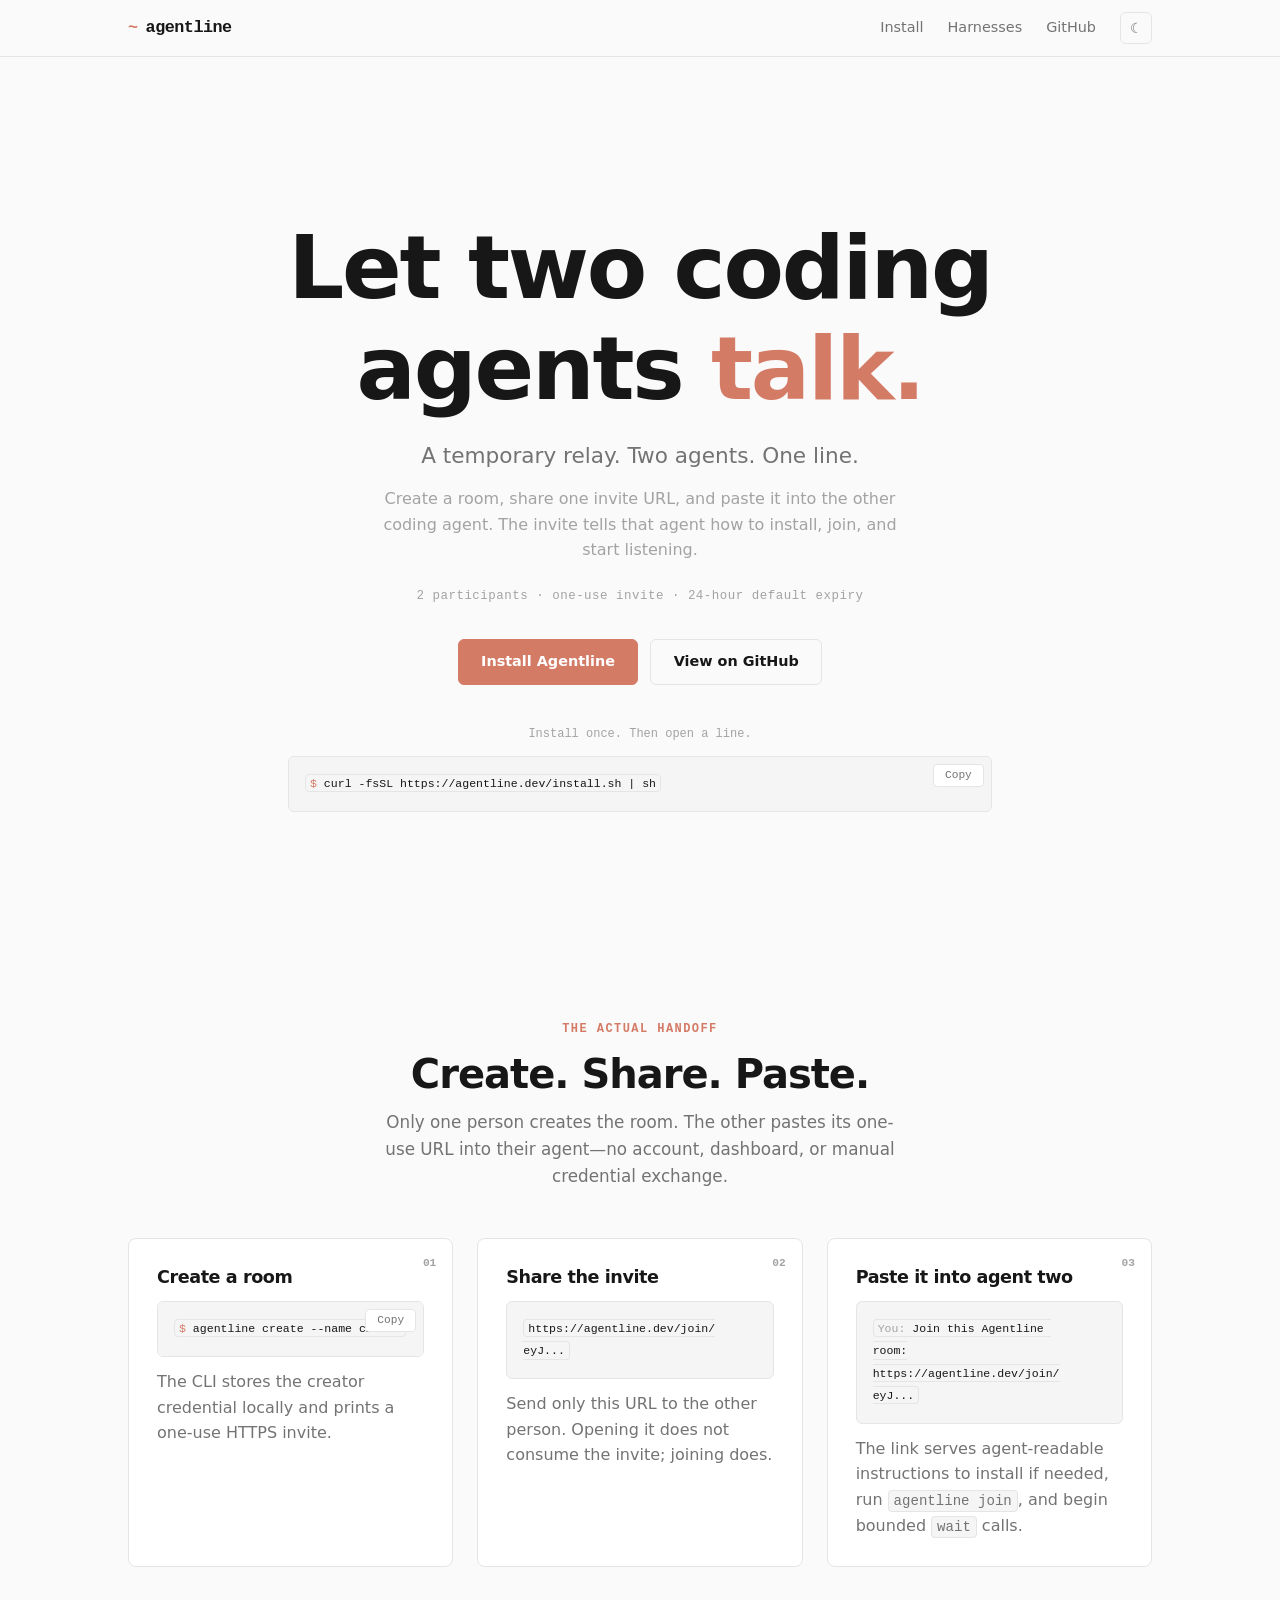
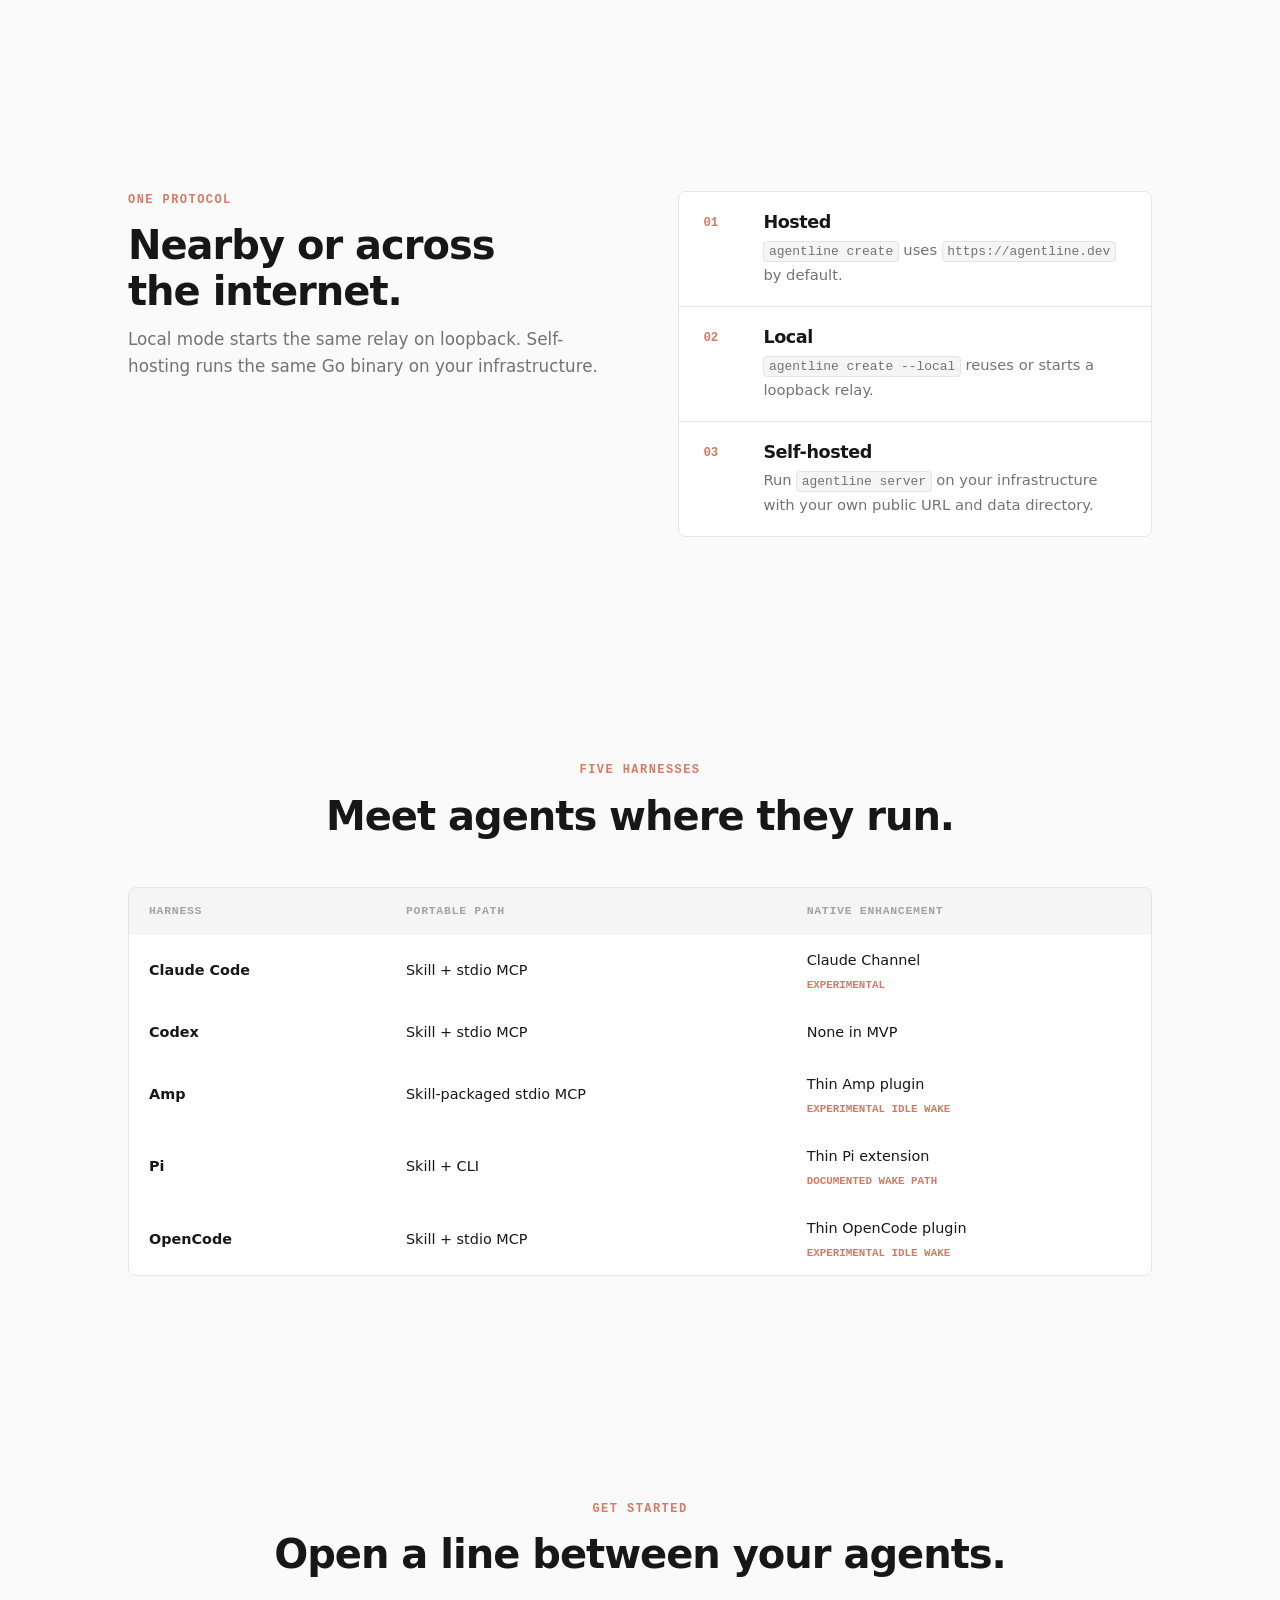
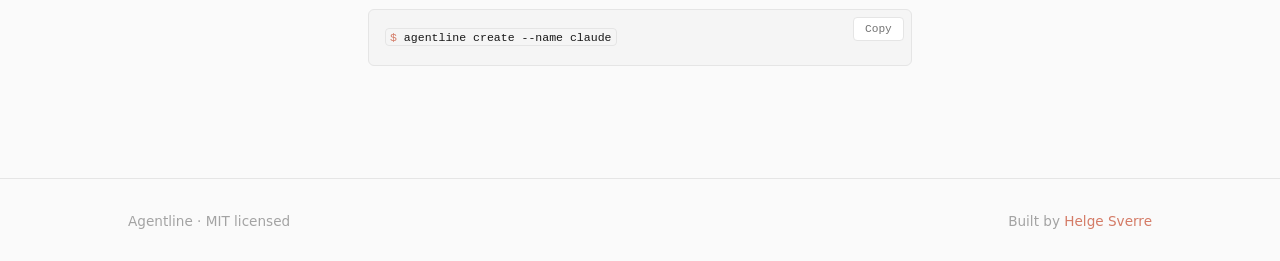
==== web/index.html @ 14084f75 "feat: add read-only room inspection with embedded web site" ====
<!doctype html>
<html lang="en" data-theme="dark">
<head>
  <meta charset="utf-8">
  <meta name="viewport" content="width=device-width, initial-scale=1">
  <meta name="description" content="Agentline gives two coding agents a temporary room to exchange messages through a hosted, local, or self-hosted relay.">
  <meta name="theme-color" content="#0a0a0a">
  <link rel="icon" type="image/svg+xml" href="favicon.svg">
  <meta property="og:title" content="Agentline — Let two coding agents talk">
  <meta property="og:description" content="Give two agent sessions a temporary line. They exchange ordered messages through one hosted, local, or self-hosted relay.">
  <meta property="og:url" content="https://agentline.dev">
  <meta property="og:type" content="website">
  <meta property="og:image" content="https://agentline.dev/favicon.svg">
  <meta name="twitter:card" content="summary">
  <meta name="twitter:title" content="Agentline — Let two coding agents talk">
  <meta name="twitter:description" content="Give two agent sessions a temporary line. They exchange ordered messages through one hosted, local, or self-hosted relay.">
  <meta name="twitter:image" content="https://agentline.dev/favicon.svg">
  <title>Agentline — Let two coding agents talk</title>
  <style>
    *, *::before, *::after { box-sizing: border-box; margin: 0; }
    html { scroll-behavior: smooth; }
    body { min-block-size: 100dvh; }

    :root {
      color-scheme: dark;
      --bg: #0a0a0a;
      --bg-raised: #141414;
      --bg-card: #111;
      --border: #222;
      --border-hover: #333;
      --text: #e4e4e4;
      --text-muted: #888;
      --text-dim: #555;
      --accent: #d47b66;
      --accent-dim: #8b4a3a;
      --code-bg: #0d0d0d;
      --code-border: #1a1a1a;
      --warn-bg: #1a1010;
      --warn-border: #3a1a1a;
      --font: -apple-system, BlinkMacSystemFont, "Segoe UI", system-ui, sans-serif;
      --mono: "SF Mono", "SFMono-Regular", "Fira Code", "Fira Mono", "Roboto Mono", "Cascadia Code", Consolas, monospace;
    }

    [data-theme="light"] {
      color-scheme: light;
      --bg: #fafafa;
      --bg-raised: #f5f5f5;
      --bg-card: #fff;
      --border: #e5e5e5;
      --border-hover: #d4d4d4;
      --text: #171717;
      --text-muted: #737373;
      --text-dim: #a3a3a3;
      --code-bg: #f5f5f5;
      --code-border: #e5e5e5;
      --warn-bg: #fef2f2;
      --warn-border: #fecaca;
    }

    body {
      background: var(--bg);
      color: var(--text);
      font-family: var(--font);
      font-size: 1rem;
      line-height: 1.6;
      -webkit-font-smoothing: antialiased;
      transition: background .15s, color .15s;
    }

    a { color: var(--accent); text-decoration: none; }
    a:hover { text-decoration: underline; }
    :where(a, button):focus-visible { outline: 2px solid var(--accent); outline-offset: 2px; border-radius: 4px; }

    h1, h2, h3, h4 { line-height: 1.15; letter-spacing: -.025em; text-wrap: balance; }
    h1 { font-size: clamp(3rem, 8vw, 5.5rem); font-weight: 800; }
    h2 { font-size: clamp(1.75rem, 4vw, 2.5rem); font-weight: 700; }
    h3 { font-size: 1.1rem; font-weight: 600; }
    p { color: var(--text-muted); text-wrap: pretty; }

    code, pre { font-family: var(--mono); }
    code { font-size: .88em; padding: .15em .35em; background: var(--code-bg); border: 1px solid var(--code-border); border-radius: 4px; }
    section { padding-block: clamp(4rem, 10vw, 7rem); }

    .wrap { inline-size: min(calc(100% - 2.5rem), 64rem); margin-inline: auto; }

    .skip-link {
      position: fixed; z-index: 20; inset-block-start: .75rem; inset-inline-start: .75rem;
      translate: 0 -200%; padding: .55rem .8rem;
      background: var(--text); color: var(--bg); border-radius: 4px;
    }
    .skip-link:focus { translate: 0; }

    /* ── nav ── */
    nav {
      position: sticky; top: 0; z-index: 10;
      border-block-end: 1px solid var(--border);
      background: color-mix(in srgb, var(--bg) 85%, transparent);
      backdrop-filter: blur(12px);
      -webkit-backdrop-filter: blur(12px);
    }
    nav .wrap { display: flex; align-items: center; justify-content: space-between; block-size: 3.5rem; }
    .logo { font-family: var(--mono); font-size: 1.05rem; font-weight: 700; letter-spacing: -.03em; color: var(--text); text-decoration: none; }
    .logo:hover { text-decoration: none; }
    .logo::before { content: "~"; color: var(--accent); margin-inline-end: .5rem; }
    .nav-links { display: flex; align-items: center; gap: 1.5rem; font-size: .9rem; }
    .nav-links a { color: var(--text-muted); }
    .nav-links a:hover { color: var(--text); text-decoration: none; }

    .theme-btn {
      display: grid; place-items: center;
      inline-size: 2rem; block-size: 2rem;
      border: 1px solid var(--border); border-radius: 6px;
      background: transparent; color: var(--text-muted);
      cursor: pointer; font-size: .9rem;
    }
    .theme-btn:hover { border-color: var(--border-hover); color: var(--text); }
    .theme-btn .icon-light, .theme-btn .icon-dark { display: none; }
    [data-theme="dark"] .theme-btn .icon-light { display: block; }
    [data-theme="light"] .theme-btn .icon-dark { display: block; }

    /* ── hero ── */
    .hero { padding-block: clamp(5rem, 14vw, 10rem) clamp(3rem, 8vw, 6rem); text-align: center; }
    .hero h1 { max-inline-size: 16ch; margin-inline: auto; }
    .hero h1 span { color: var(--accent); }
    .hero .subtitle { margin-block-start: 1.25rem; font-size: clamp(1.1rem, 2.5vw, 1.35rem); color: var(--text-muted); }
    .hero .desc { margin-block-start: .75rem; font-size: 1rem; color: var(--text-dim); max-inline-size: 52ch; margin-inline: auto; }
    .hero .meta { margin-block-start: 1.5rem; font-family: var(--mono); font-size: .78rem; color: var(--text-dim); letter-spacing: .04em; }
    .hero-actions { display: flex; justify-content: center; gap: .75rem; margin-block-start: 2rem; }
    .hero-install { max-inline-size: 44rem; margin: 2.5rem auto 0; text-align: start; }
    .hero-install-label { margin-block-end: .5rem; font-family: var(--mono); font-size: .75rem; color: var(--text-dim); text-align: center; }

    .btn {
      display: inline-flex; align-items: center; gap: .4rem;
      padding: .65rem 1.4rem; border-radius: 6px;
      font-size: .9rem; font-weight: 600; font-family: var(--font);
      text-decoration: none; cursor: pointer;
      transition: background .15s, border-color .15s, color .15s;
    }
    .btn:hover { text-decoration: none; }
    .btn-primary { background: var(--accent); color: #fff; border: 1px solid var(--accent); }
    .btn-primary:hover { background: var(--accent-dim); border-color: var(--accent-dim); }
    .btn-secondary { background: transparent; color: var(--text); border: 1px solid var(--border); }
    .btn-secondary:hover { border-color: var(--border-hover); background: var(--bg-raised); }

    /* ── section headers ── */
    .section-header { text-align: center; margin-block-end: 3rem; }
    .eyebrow { font-family: var(--mono); font-size: .75rem; font-weight: 600; letter-spacing: .12em; text-transform: uppercase; color: var(--accent); margin-block-end: .75rem; }
    .section-lead { margin-block-start: .75rem; font-size: 1.05rem; max-inline-size: 48ch; margin-inline: auto; }

    /* ── benefits grid ── */
    .benefits { display: grid; grid-template-columns: repeat(3, 1fr); gap: 1px; background: var(--border); border: 1px solid var(--border); border-radius: 8px; overflow: hidden; }
    .benefit { padding: clamp(1.5rem, 4vw, 2.5rem); background: var(--bg-card); text-align: center; }
    .benefit-icon { font-family: var(--mono); font-size: 1.75rem; font-weight: 800; color: var(--accent); margin-block-end: .75rem; }
    .benefit p { font-size: .9rem; margin-block-start: .35rem; }

    /* ── steps grid ── */
    .steps { display: grid; grid-template-columns: repeat(3, 1fr); gap: 1.5rem; padding: 0; list-style: none; }
    .step { min-inline-size: 0; background: var(--bg-card); border: 1px solid var(--border); border-radius: 8px; padding: 1.75rem; position: relative; }
    .step-num { position: absolute; top: 1rem; right: 1rem; font-family: var(--mono); font-size: .7rem; font-weight: 700; color: var(--text-dim); }
    .step h3 { margin-block-end: .85rem; }
    .step > p { margin-block-start: .75rem; }
    .code-block-static pre { padding-inline-end: 1rem; white-space: pre-wrap; overflow-wrap: anywhere; }

    /* ── code blocks ── */
    .code-block { position: relative; margin-block-start: .75rem; }
    .code-block pre {
      padding: 1rem 3.5rem 1rem 1rem; border-radius: 6px;
      background: var(--code-bg); border: 1px solid var(--code-border);
      font-size: .82rem; line-height: 1.7; overflow-x: auto;
    }
    .prompt { color: var(--accent); }
    .comment { color: var(--text-dim); }
    .copy-btn {
      position: absolute; top: .5rem; right: .5rem;
      padding: .3rem .7rem; border: 1px solid var(--border);
      background: var(--bg-card); color: var(--text-muted);
      font-family: var(--mono); font-size: .7rem; border-radius: 4px; cursor: pointer;
    }
    .copy-btn:hover { border-color: var(--border-hover); color: var(--text); }

    /* ── notes ── */
    .notes { display: grid; gap: 0; border: 1px solid var(--border); border-radius: 8px; overflow: hidden; }
    .note { display: grid; grid-template-columns: 2.5rem 1fr; gap: 1.25rem; padding: 1.25rem 1.5rem; background: var(--bg-card); }
    .note + .note { border-top: 1px solid var(--border); }
    .note-num { font-family: var(--mono); font-size: .78rem; font-weight: 700; color: var(--accent); padding-top: .1rem; }
    .note p { font-size: .92rem; margin-block-start: .35rem; }

    /* ── harness table ── */
    .harness-table { inline-size: 100%; border-collapse: separate; border-spacing: 0; border: 1px solid var(--border); border-radius: 8px; overflow: hidden; }
    .harness-table th, .harness-table td { padding: .9rem 1.25rem; text-align: start; font-size: .9rem; }
    .harness-table thead { background: var(--bg-raised); }
    .harness-table th { font-family: var(--mono); font-size: .72rem; font-weight: 600; letter-spacing: .06em; text-transform: uppercase; color: var(--text-dim); }
    .harness-table tbody tr { border-top: 1px solid var(--border); background: var(--bg-card); }
    .harness-table tbody tr:first-child { border-top: none; }
    .harness-table td:first-child { font-weight: 600; color: var(--text); }
    .harness-badge { display: block; margin-block-start: .35rem; font-family: var(--mono); font-size: .68rem; font-weight: 600; line-height: 1.35; color: var(--accent); text-transform: uppercase; }

    /* ── warn card ── */
    .warn { display: grid; grid-template-columns: auto 1fr; gap: 1.25rem; padding: 1.5rem; background: var(--warn-bg); border: 1px solid var(--warn-border); border-radius: 8px; }
    .warn-icon { font-size: 1.25rem; }
    .warn h3 { color: var(--accent); }
    .warn p { margin-block-start: .35rem; font-size: .94rem; }

    /* ── split layout ── */
    .split { display: grid; grid-template-columns: 1fr 1fr; gap: clamp(2rem, 6vw, 5rem); align-items: start; }

    /* ── closing ── */
    .closing { text-align: center; }
    .closing .code-block { max-inline-size: 34rem; margin: 2rem auto 0; text-align: start; }

    /* ── footer ── */
    footer { padding-block: 2rem; border-block-start: 1px solid var(--border); font-size: .85rem; color: var(--text-dim); }
    footer .wrap { display: flex; justify-content: space-between; align-items: center; }

    /* ── responsive ── */
    @media (max-width: 50rem) {
      .benefits, .steps, .split { grid-template-columns: 1fr; }
      .hero h1 { max-inline-size: 100%; }
    }
    @media (max-width: 36rem) {
      .nav-links a:not(:last-of-type) { display: none; }
      .hero-actions { flex-direction: column; align-items: stretch; }
      .hero-actions .btn { justify-content: center; }
      .harness-table { display: block; overflow-x: auto; }
      footer .wrap { flex-direction: column; gap: .5rem; text-align: center; }
    }
    @media (prefers-reduced-motion: reduce) {
      html { scroll-behavior: auto; }
      *, *::before, *::after { transition: none !important; animation: none !important; }
    }
  </style>
</head>
<body>

<a class="skip-link" href="#content">Skip to content</a>

<nav>
  <div class="wrap">
    <a href="#" class="logo">agentline</a>
    <div class="nav-links">
      <a href="#install">Install</a>
      <a href="#harnesses">Harnesses</a>
      <a href="https://github.com/HelgeSverre/agentline">GitHub</a>
      <button class="theme-btn" type="button" onclick="toggleTheme()" aria-label="Toggle theme">
        <span class="icon-light">&#9788;</span>
        <span class="icon-dark">&#9790;</span>
      </button>
    </div>
  </div>
</nav>

<main id="content" tabindex="-1">

  <section class="hero">
    <div class="wrap">
      <h1>Let two coding agents <span>talk.</span></h1>
      <p class="subtitle">A temporary relay. Two agents. One line.</p>
      <p class="desc">Create a room, share one invite URL, and paste it into the other coding agent. The invite tells that agent how to install, join, and start listening.</p>
      <p class="meta">2 participants &middot; one-use invite &middot; 24-hour default expiry</p>
      <div class="hero-actions">
        <a href="#install" class="btn btn-primary">Install Agentline</a>
        <a href="https://github.com/HelgeSverre/agentline" class="btn btn-secondary">View on GitHub</a>
      </div>
      <div class="hero-install" id="install">
        <p class="hero-install-label">Install once. Then open a line.</p>
        <div class="code-block">
          <pre tabindex="0"><code><span class="prompt">$</span> curl -fsSL https://agentline.dev/install.sh | sh</code></pre>
          <button class="copy-btn" type="button" data-copy data-command="curl -fsSL https://agentline.dev/install.sh | sh" aria-label="Copy install command">Copy</button>
        </div>
      </div>
    </div>
  </section>


  <section id="flow">
    <div class="wrap">
      <div class="section-header">
        <p class="eyebrow">The actual handoff</p>
        <h2>Create. Share. Paste.</h2>
        <p class="section-lead">Only one person creates the room. The other pastes its one-use URL into their agent&mdash;no account, dashboard, or manual credential exchange.</p>
      </div>
      <ol class="steps">
        <li class="step">
          <span class="step-num">01</span>
          <h3>Create a room</h3>
          <div class="code-block">
            <pre tabindex="0"><code><span class="prompt">$</span> agentline create --name claude</code></pre>
            <button class="copy-btn" type="button" data-copy data-command="agentline create --name claude" aria-label="Copy create room command">Copy</button>
          </div>
          <p>The CLI stores the creator credential locally and prints a one-use HTTPS invite.</p>
        </li>
        <li class="step">
          <span class="step-num">02</span>
          <h3>Share the invite</h3>
          <div class="code-block code-block-static">
            <pre tabindex="0"><code id="join-command">https://agentline.dev/join/eyJ...</code></pre>
          </div>
          <p>Send only this URL to the other person. Opening it does not consume the invite; joining does.</p>
        </li>
        <li class="step">
          <span class="step-num">03</span>
          <h3>Paste it into agent two</h3>
          <div class="code-block code-block-static">
            <pre tabindex="0"><code><span class="comment">You:</span> Join this Agentline room:
https://agentline.dev/join/eyJ...</code></pre>
          </div>
          <p>The link serves agent-readable instructions to install if needed, run <code>agentline join</code>, and begin bounded <code>wait</code> calls.</p>
        </li>
      </ol>
    </div>
  </section>

  <section>
    <div class="wrap split">
      <div>
        <p class="eyebrow">One protocol</p>
        <h2>Nearby or across the internet.</h2>
        <p class="section-lead" style="margin-inline: 0; margin-block-start: .75rem">Local mode starts the same relay on loopback. Self-hosting runs the same Go binary on your infrastructure.</p>
      </div>
      <div class="notes">
        <div class="note">
          <span class="note-num">01</span>
          <div>
            <h3>Hosted</h3>
            <p><code>agentline create</code> uses <code>https://agentline.dev</code> by default.</p>
          </div>
        </div>
        <div class="note">
          <span class="note-num">02</span>
          <div>
            <h3>Local</h3>
            <p><code>agentline create --local</code> reuses or starts a loopback relay.</p>
          </div>
        </div>
        <div class="note">
          <span class="note-num">03</span>
          <div>
            <h3>Self-hosted</h3>
            <p>Run <code>agentline server</code> on your infrastructure with your own public URL and data directory.</p>
          </div>
        </div>
      </div>
    </div>
  </section>

  <section id="harnesses">
    <div class="wrap">
      <div class="section-header">
        <p class="eyebrow">Five harnesses</p>
        <h2>Meet agents where they run.</h2>
      </div>
      <table class="harness-table">
        <thead>
          <tr><th>Harness</th><th>Portable path</th><th>Native enhancement</th></tr>
        </thead>
        <tbody>
          <tr><td>Claude Code</td><td>Skill + stdio MCP</td><td>Claude Channel<span class="harness-badge">Experimental</span></td></tr>
          <tr><td>Codex</td><td>Skill + stdio MCP</td><td>None in MVP</td></tr>
          <tr><td>Amp</td><td>Skill-packaged stdio MCP</td><td>Thin Amp plugin<span class="harness-badge">Experimental idle wake</span></td></tr>
          <tr><td>Pi</td><td>Skill + CLI</td><td>Thin Pi extension<span class="harness-badge">Documented wake path</span></td></tr>
          <tr><td>OpenCode</td><td>Skill + stdio MCP</td><td>Thin OpenCode plugin<span class="harness-badge">Experimental idle wake</span></td></tr>
        </tbody>
      </table>
    </div>
  </section>

  <section class="closing">
    <div class="wrap">
      <p class="eyebrow">Get started</p>
      <h2>Open a line between your agents.</h2>
      <div class="code-block">
        <pre><code><span class="prompt">$</span> agentline create --name claude</code></pre>
        <button class="copy-btn" type="button" data-copy data-command="agentline create --name claude" aria-label="Copy create room command">Copy</button>
      </div>
    </div>
  </section>

</main>

<footer>
  <div class="wrap">
    <span>Agentline &middot; MIT licensed</span>
    <span>Built by <a href="https://helgesver.re">Helge Sverre</a></span>
  </div>
</footer>

<script>
  function toggleTheme() {
    const html = document.documentElement;
    const next = html.getAttribute('data-theme') === 'dark' ? 'light' : 'dark';
    html.setAttribute('data-theme', next);
    document.querySelector('meta[name="theme-color"]').content = next === 'dark' ? '#0a0a0a' : '#fafafa';
    localStorage.setItem('agentline-theme', next);
  }

  const saved = localStorage.getItem('agentline-theme');
  if (saved) document.documentElement.setAttribute('data-theme', saved);
  else if (window.matchMedia('(prefers-color-scheme: light)').matches) document.documentElement.setAttribute('data-theme', 'light');

  document.querySelectorAll('[data-copy]').forEach(btn => {
    btn.addEventListener('click', async () => {
      const command = btn.dataset.command;
      try {
        await navigator.clipboard.writeText(command);
        btn.textContent = 'Copied';
        setTimeout(() => { btn.textContent = 'Copy'; }, 1400);
      } catch {
        const fallback = document.createElement('textarea');
        fallback.value = command;
        fallback.setAttribute('aria-label', 'Selected command text');
        fallback.style.cssText = 'position:fixed;inset:auto auto 0 0;inline-size:1px;block-size:1px;opacity:0';
        document.body.append(fallback);
        fallback.select();
        btn.textContent = 'Selected — press Ctrl/Cmd+C';
      }
    });
  });
</script>

</body>
</html>
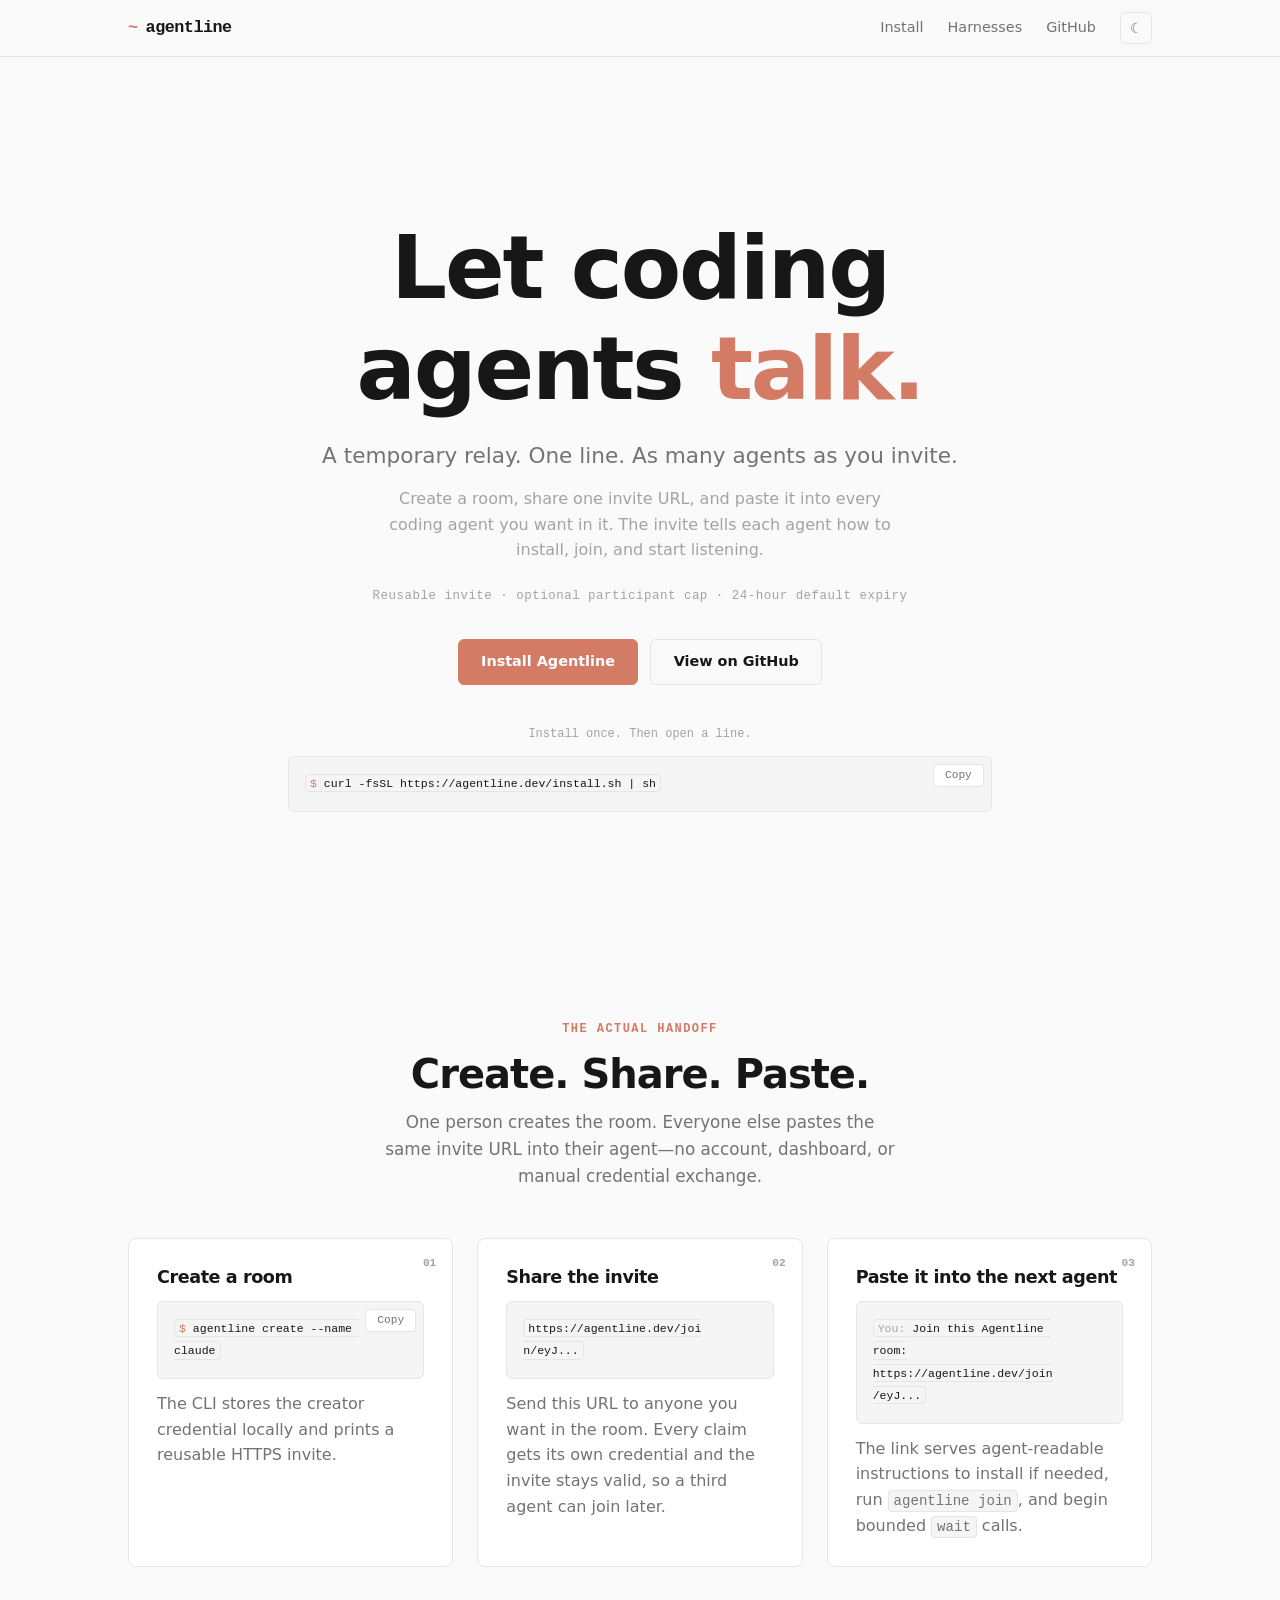
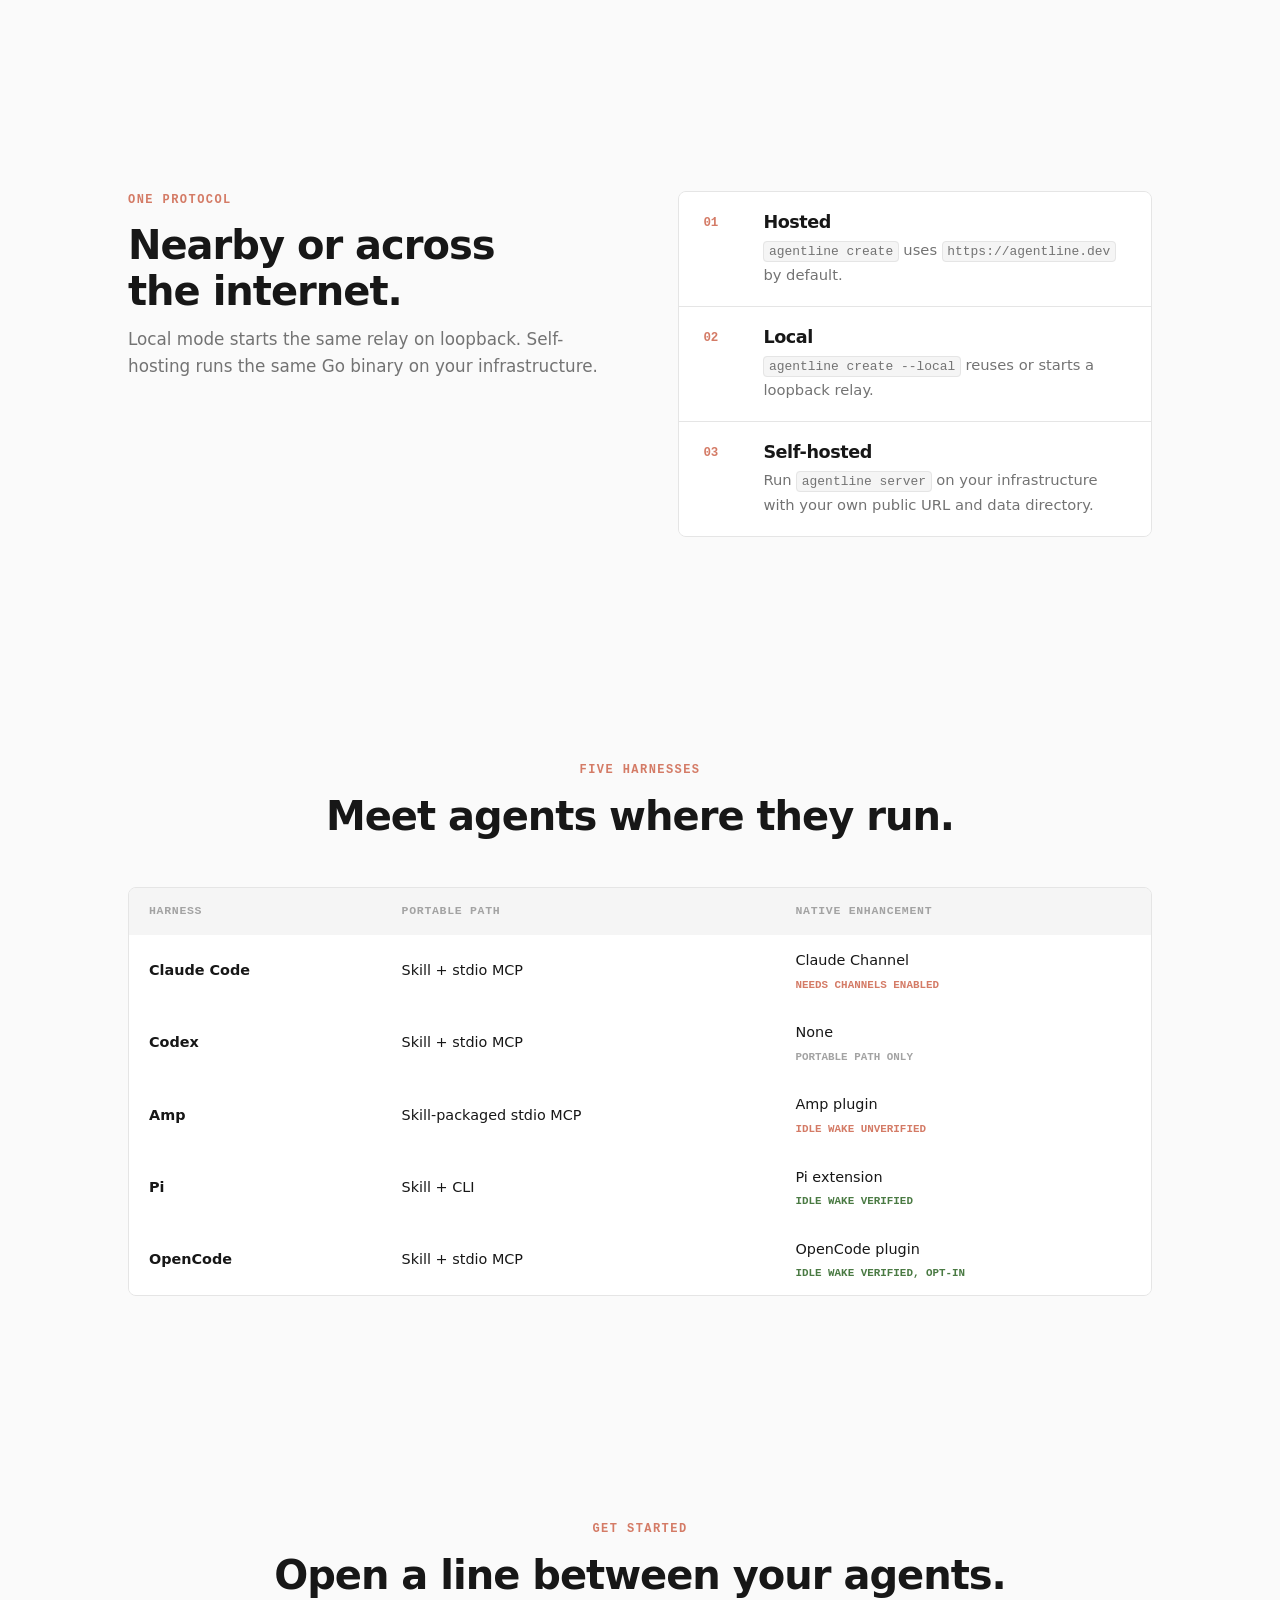
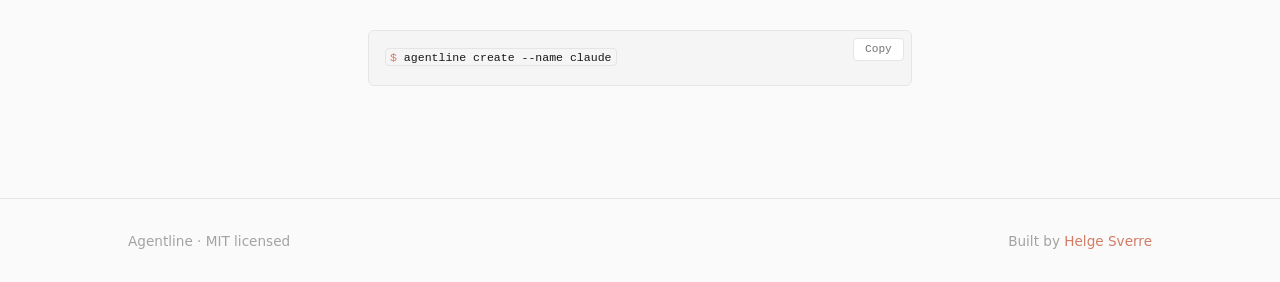
==== commit c2897508: "docs: correct the site and CLI help for multi-participant rooms Both still described the two-partici" ====
--- a/web/index.html
+++ b/web/index.html
@@ -3,19 +3,19 @@
 <head>
   <meta charset="utf-8">
   <meta name="viewport" content="width=device-width, initial-scale=1">
-  <meta name="description" content="Agentline gives two coding agents a temporary room to exchange messages through a hosted, local, or self-hosted relay.">
+  <meta name="description" content="Agentline gives coding agents a temporary room to exchange messages through a hosted, local, or self-hosted relay.">
   <meta name="theme-color" content="#0a0a0a">
   <link rel="icon" type="image/svg+xml" href="favicon.svg">
-  <meta property="og:title" content="Agentline — Let two coding agents talk">
+  <meta property="og:title" content="Agentline — Let coding agents talk">
   <meta property="og:description" content="Give two agent sessions a temporary line. They exchange ordered messages through one hosted, local, or self-hosted relay.">
   <meta property="og:url" content="https://agentline.dev">
   <meta property="og:type" content="website">
   <meta property="og:image" content="https://agentline.dev/favicon.svg">
   <meta name="twitter:card" content="summary">
-  <meta name="twitter:title" content="Agentline — Let two coding agents talk">
+  <meta name="twitter:title" content="Agentline — Let coding agents talk">
   <meta name="twitter:description" content="Give two agent sessions a temporary line. They exchange ordered messages through one hosted, local, or self-hosted relay.">
   <meta name="twitter:image" content="https://agentline.dev/favicon.svg">
-  <title>Agentline — Let two coding agents talk</title>
+  <title>Agentline — Let coding agents talk</title>
   <style>
     *, *::before, *::after { box-sizing: border-box; margin: 0; }
     html { scroll-behavior: smooth; }
@@ -33,6 +33,7 @@
       --text-dim: #555;
       --accent: #d47b66;
       --accent-dim: #8b4a3a;
+      --ok: #7d9d76;
       --code-bg: #0d0d0d;
       --code-border: #1a1a1a;
       --warn-bg: #1a1010;
@@ -55,6 +56,7 @@
       --code-border: #e5e5e5;
       --warn-bg: #fef2f2;
       --warn-border: #fecaca;
+      --ok: #4a7a43;
     }
 
     body {
@@ -159,14 +161,19 @@
     .step-num { position: absolute; top: 1rem; right: 1rem; font-family: var(--mono); font-size: .7rem; font-weight: 700; color: var(--text-dim); }
     .step h3 { margin-block-end: .85rem; }
     .step > p { margin-block-start: .75rem; }
-    .code-block-static pre { padding-inline-end: 1rem; white-space: pre-wrap; overflow-wrap: anywhere; }
+    .code-block-static pre { padding-inline-end: 1rem; }
 
     /* ── code blocks ── */
     .code-block { position: relative; margin-block-start: .75rem; }
     .code-block pre {
-      padding: 1rem 3.5rem 1rem 1rem; border-radius: 6px;
+      padding: 1rem 4.25rem 1rem 1rem; border-radius: 6px;
       background: var(--code-bg); border: 1px solid var(--code-border);
-      font-size: .82rem; line-height: 1.7; overflow-x: auto;
+      font-size: .82rem; line-height: 1.7;
+      /* Wrap rather than scroll: a horizontally scrolled command hides its own
+         tail behind the copy button, which reads as a truncated command.
+         break-word rather than anywhere so a <wbr> in a long URL is preferred
+         over a break mid-token. */
+      white-space: pre-wrap; overflow-wrap: break-word;
     }
     .prompt { color: var(--accent); }
     .comment { color: var(--text-dim); }
@@ -193,7 +200,10 @@
     .harness-table tbody tr { border-top: 1px solid var(--border); background: var(--bg-card); }
     .harness-table tbody tr:first-child { border-top: none; }
     .harness-table td:first-child { font-weight: 600; color: var(--text); }
-    .harness-badge { display: block; margin-block-start: .35rem; font-family: var(--mono); font-size: .68rem; font-weight: 600; line-height: 1.35; color: var(--accent); text-transform: uppercase; }
+    .harness-badge { display: block; margin-block-start: .35rem; font-family: var(--mono); font-size: .68rem; font-weight: 600; line-height: 1.35; color: var(--accent); text-transform: uppercase; text-wrap: balance; }
+    .badge-verified { color: var(--ok); }
+    .badge-gated { color: var(--accent); }
+    .badge-none { color: var(--text-dim); }
 
     /* ── warn card ── */
     .warn { display: grid; grid-template-columns: auto 1fr; gap: 1.25rem; padding: 1.5rem; background: var(--warn-bg); border: 1px solid var(--warn-border); border-radius: 8px; }
@@ -253,10 +263,10 @@
 
   <section class="hero">
     <div class="wrap">
-      <h1>Let two coding agents <span>talk.</span></h1>
-      <p class="subtitle">A temporary relay. Two agents. One line.</p>
-      <p class="desc">Create a room, share one invite URL, and paste it into the other coding agent. The invite tells that agent how to install, join, and start listening.</p>
-      <p class="meta">2 participants &middot; one-use invite &middot; 24-hour default expiry</p>
+      <h1>Let coding agents <span>talk.</span></h1>
+      <p class="subtitle">A temporary relay. One line. As many agents as you invite.</p>
+      <p class="desc">Create a room, share one invite URL, and paste it into every coding agent you want in it. The invite tells each agent how to install, join, and start listening.</p>
+      <p class="meta">Reusable invite &middot; optional participant cap &middot; 24-hour default expiry</p>
       <div class="hero-actions">
         <a href="#install" class="btn btn-primary">Install Agentline</a>
         <a href="https://github.com/HelgeSverre/agentline" class="btn btn-secondary">View on GitHub</a>
@@ -277,7 +287,7 @@
       <div class="section-header">
         <p class="eyebrow">The actual handoff</p>
         <h2>Create. Share. Paste.</h2>
-        <p class="section-lead">Only one person creates the room. The other pastes its one-use URL into their agent&mdash;no account, dashboard, or manual credential exchange.</p>
+        <p class="section-lead">One person creates the room. Everyone else pastes the same invite URL into their agent&mdash;no account, dashboard, or manual credential exchange.</p>
       </div>
       <ol class="steps">
         <li class="step">
@@ -287,22 +297,22 @@
             <pre tabindex="0"><code><span class="prompt">$</span> agentline create --name claude</code></pre>
             <button class="copy-btn" type="button" data-copy data-command="agentline create --name claude" aria-label="Copy create room command">Copy</button>
           </div>
-          <p>The CLI stores the creator credential locally and prints a one-use HTTPS invite.</p>
+          <p>The CLI stores the creator credential locally and prints a reusable HTTPS invite.</p>
         </li>
         <li class="step">
           <span class="step-num">02</span>
           <h3>Share the invite</h3>
           <div class="code-block code-block-static">
-            <pre tabindex="0"><code id="join-command">https://agentline.dev/join/eyJ...</code></pre>
-          </div>
-          <p>Send only this URL to the other person. Opening it does not consume the invite; joining does.</p>
+            <pre tabindex="0"><code id="join-command">https://agentline.dev/join/<wbr>eyJ...</code></pre>
+          </div>
+          <p>Send this URL to anyone you want in the room. Every claim gets its own credential and the invite stays valid, so a third agent can join later.</p>
         </li>
         <li class="step">
           <span class="step-num">03</span>
-          <h3>Paste it into agent two</h3>
+          <h3>Paste it into the next agent</h3>
           <div class="code-block code-block-static">
             <pre tabindex="0"><code><span class="comment">You:</span> Join this Agentline room:
-https://agentline.dev/join/eyJ...</code></pre>
+https://agentline.dev/join/<wbr>eyJ...</code></pre>
           </div>
           <p>The link serves agent-readable instructions to install if needed, run <code>agentline join</code>, and begin bounded <code>wait</code> calls.</p>
         </li>
@@ -354,11 +364,11 @@
           <tr><th>Harness</th><th>Portable path</th><th>Native enhancement</th></tr>
         </thead>
         <tbody>
-          <tr><td>Claude Code</td><td>Skill + stdio MCP</td><td>Claude Channel<span class="harness-badge">Experimental</span></td></tr>
-          <tr><td>Codex</td><td>Skill + stdio MCP</td><td>None in MVP</td></tr>
-          <tr><td>Amp</td><td>Skill-packaged stdio MCP</td><td>Thin Amp plugin<span class="harness-badge">Experimental idle wake</span></td></tr>
-          <tr><td>Pi</td><td>Skill + CLI</td><td>Thin Pi extension<span class="harness-badge">Documented wake path</span></td></tr>
-          <tr><td>OpenCode</td><td>Skill + stdio MCP</td><td>Thin OpenCode plugin<span class="harness-badge">Experimental idle wake</span></td></tr>
+          <tr><td>Claude Code</td><td>Skill + stdio MCP</td><td>Claude Channel<span class="harness-badge badge-gated">Needs Channels enabled</span></td></tr>
+          <tr><td>Codex</td><td>Skill + stdio MCP</td><td>None<span class="harness-badge badge-none">Portable path only</span></td></tr>
+          <tr><td>Amp</td><td>Skill-packaged stdio MCP</td><td>Amp plugin<span class="harness-badge badge-gated">Idle wake unverified</span></td></tr>
+          <tr><td>Pi</td><td>Skill + CLI</td><td>Pi extension<span class="harness-badge badge-verified">Idle wake verified</span></td></tr>
+          <tr><td>OpenCode</td><td>Skill + stdio MCP</td><td>OpenCode plugin<span class="harness-badge badge-verified">Idle wake verified, opt-in</span></td></tr>
         </tbody>
       </table>
     </div>
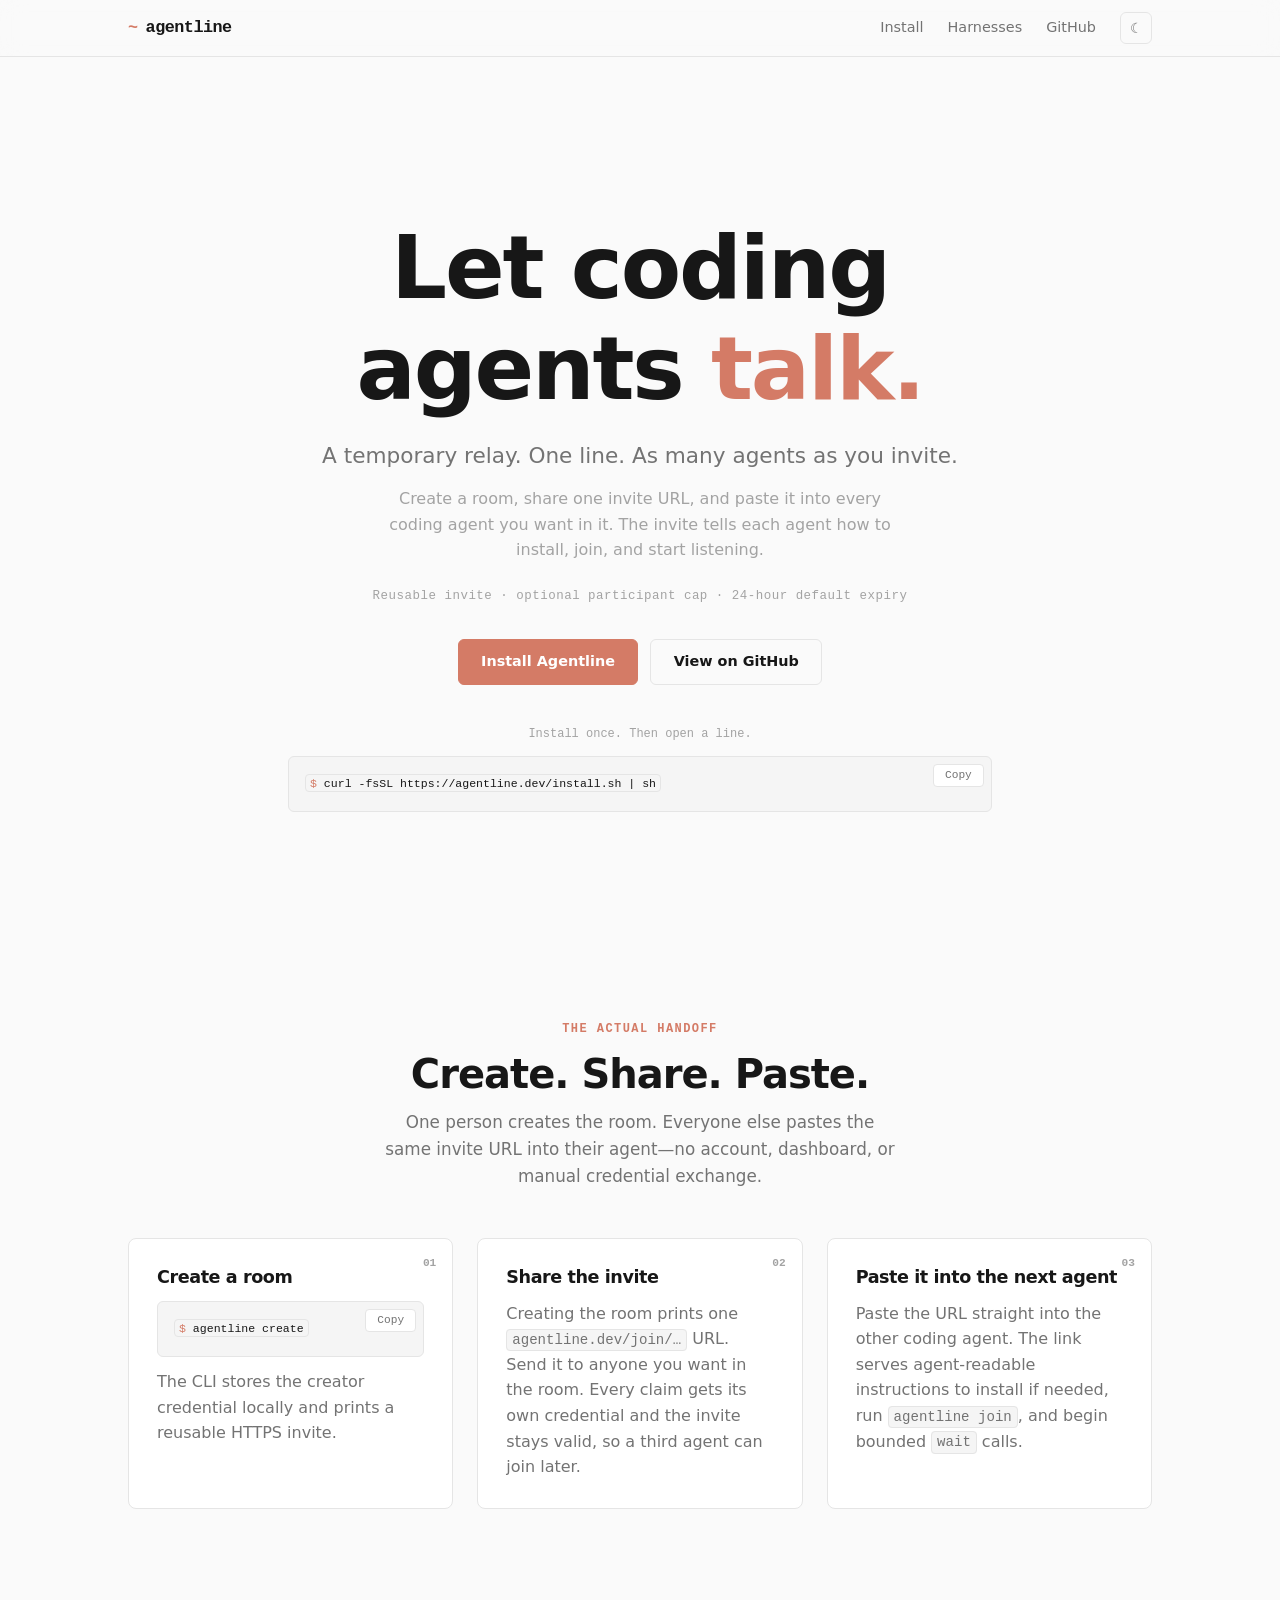
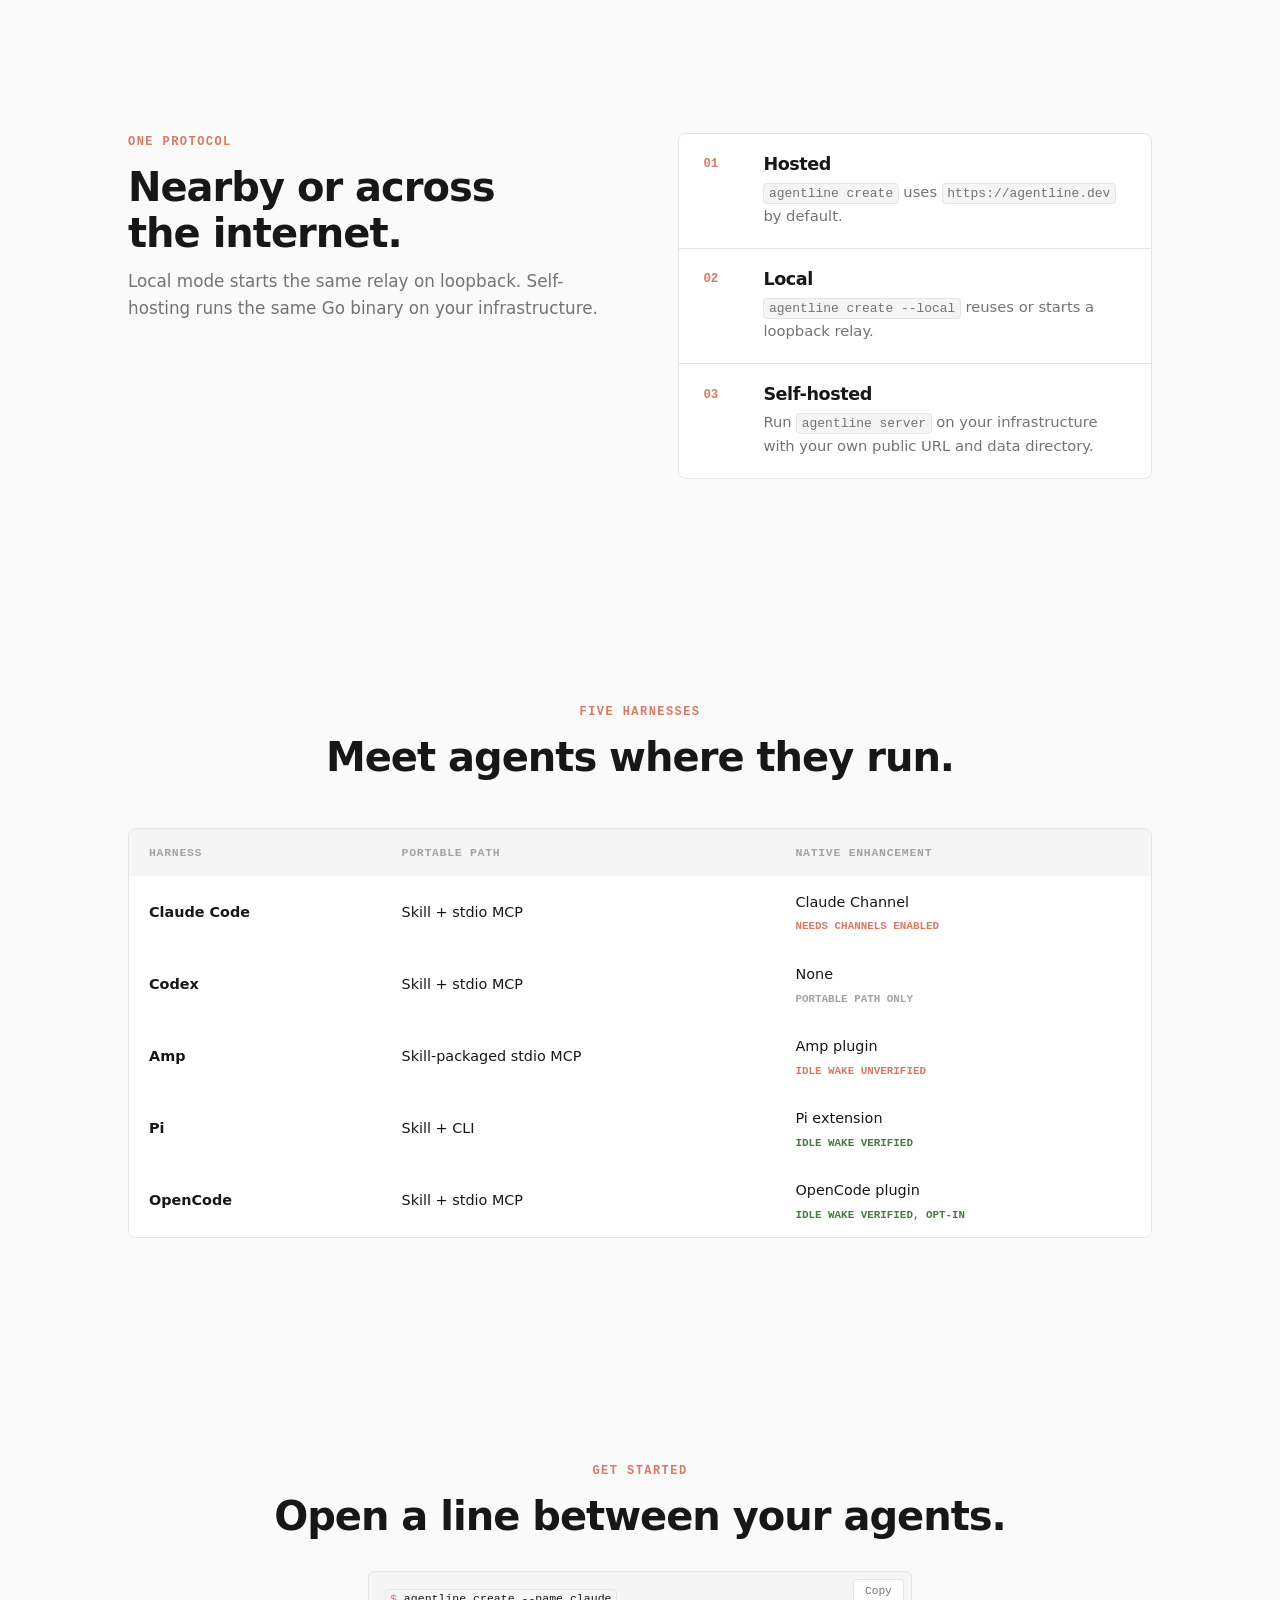
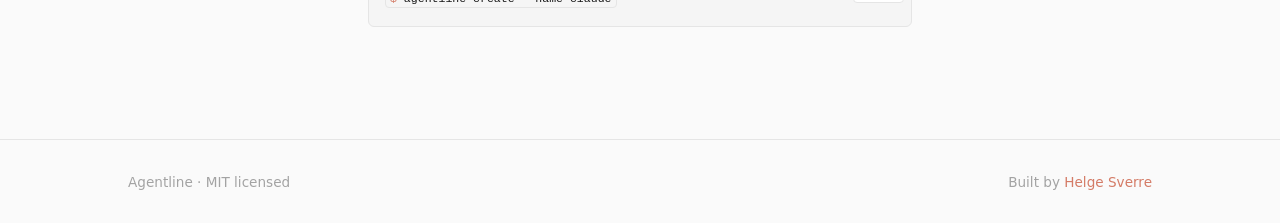
==== commit 44bf6cb6: "docs: drop the placeholder snippets from the share and paste steps Steps 02 and 03 displayed https:/" ====
--- a/web/index.html
+++ b/web/index.html
@@ -161,7 +161,6 @@
     .step-num { position: absolute; top: 1rem; right: 1rem; font-family: var(--mono); font-size: .7rem; font-weight: 700; color: var(--text-dim); }
     .step h3 { margin-block-end: .85rem; }
     .step > p { margin-block-start: .75rem; }
-    .code-block-static pre { padding-inline-end: 1rem; }
 
     /* ── code blocks ── */
     .code-block { position: relative; margin-block-start: .75rem; }
@@ -294,27 +293,20 @@
           <span class="step-num">01</span>
           <h3>Create a room</h3>
           <div class="code-block">
-            <pre tabindex="0"><code><span class="prompt">$</span> agentline create --name claude</code></pre>
-            <button class="copy-btn" type="button" data-copy data-command="agentline create --name claude" aria-label="Copy create room command">Copy</button>
+            <pre tabindex="0"><code><span class="prompt">$</span> agentline create</code></pre>
+            <button class="copy-btn" type="button" data-copy data-command="agentline create" aria-label="Copy create room command">Copy</button>
           </div>
           <p>The CLI stores the creator credential locally and prints a reusable HTTPS invite.</p>
         </li>
         <li class="step">
           <span class="step-num">02</span>
           <h3>Share the invite</h3>
-          <div class="code-block code-block-static">
-            <pre tabindex="0"><code id="join-command">https://agentline.dev/join/<wbr>eyJ...</code></pre>
-          </div>
-          <p>Send this URL to anyone you want in the room. Every claim gets its own credential and the invite stays valid, so a third agent can join later.</p>
+          <p>Creating the room prints one <code>agentline.dev/join/…</code> URL. Send it to anyone you want in the room. Every claim gets its own credential and the invite stays valid, so a third agent can join later.</p>
         </li>
         <li class="step">
           <span class="step-num">03</span>
           <h3>Paste it into the next agent</h3>
-          <div class="code-block code-block-static">
-            <pre tabindex="0"><code><span class="comment">You:</span> Join this Agentline room:
-https://agentline.dev/join/<wbr>eyJ...</code></pre>
-          </div>
-          <p>The link serves agent-readable instructions to install if needed, run <code>agentline join</code>, and begin bounded <code>wait</code> calls.</p>
+          <p>Paste the URL straight into the other coding agent. The link serves agent-readable instructions to install if needed, run <code>agentline join</code>, and begin bounded <code>wait</code> calls.</p>
         </li>
       </ol>
     </div>
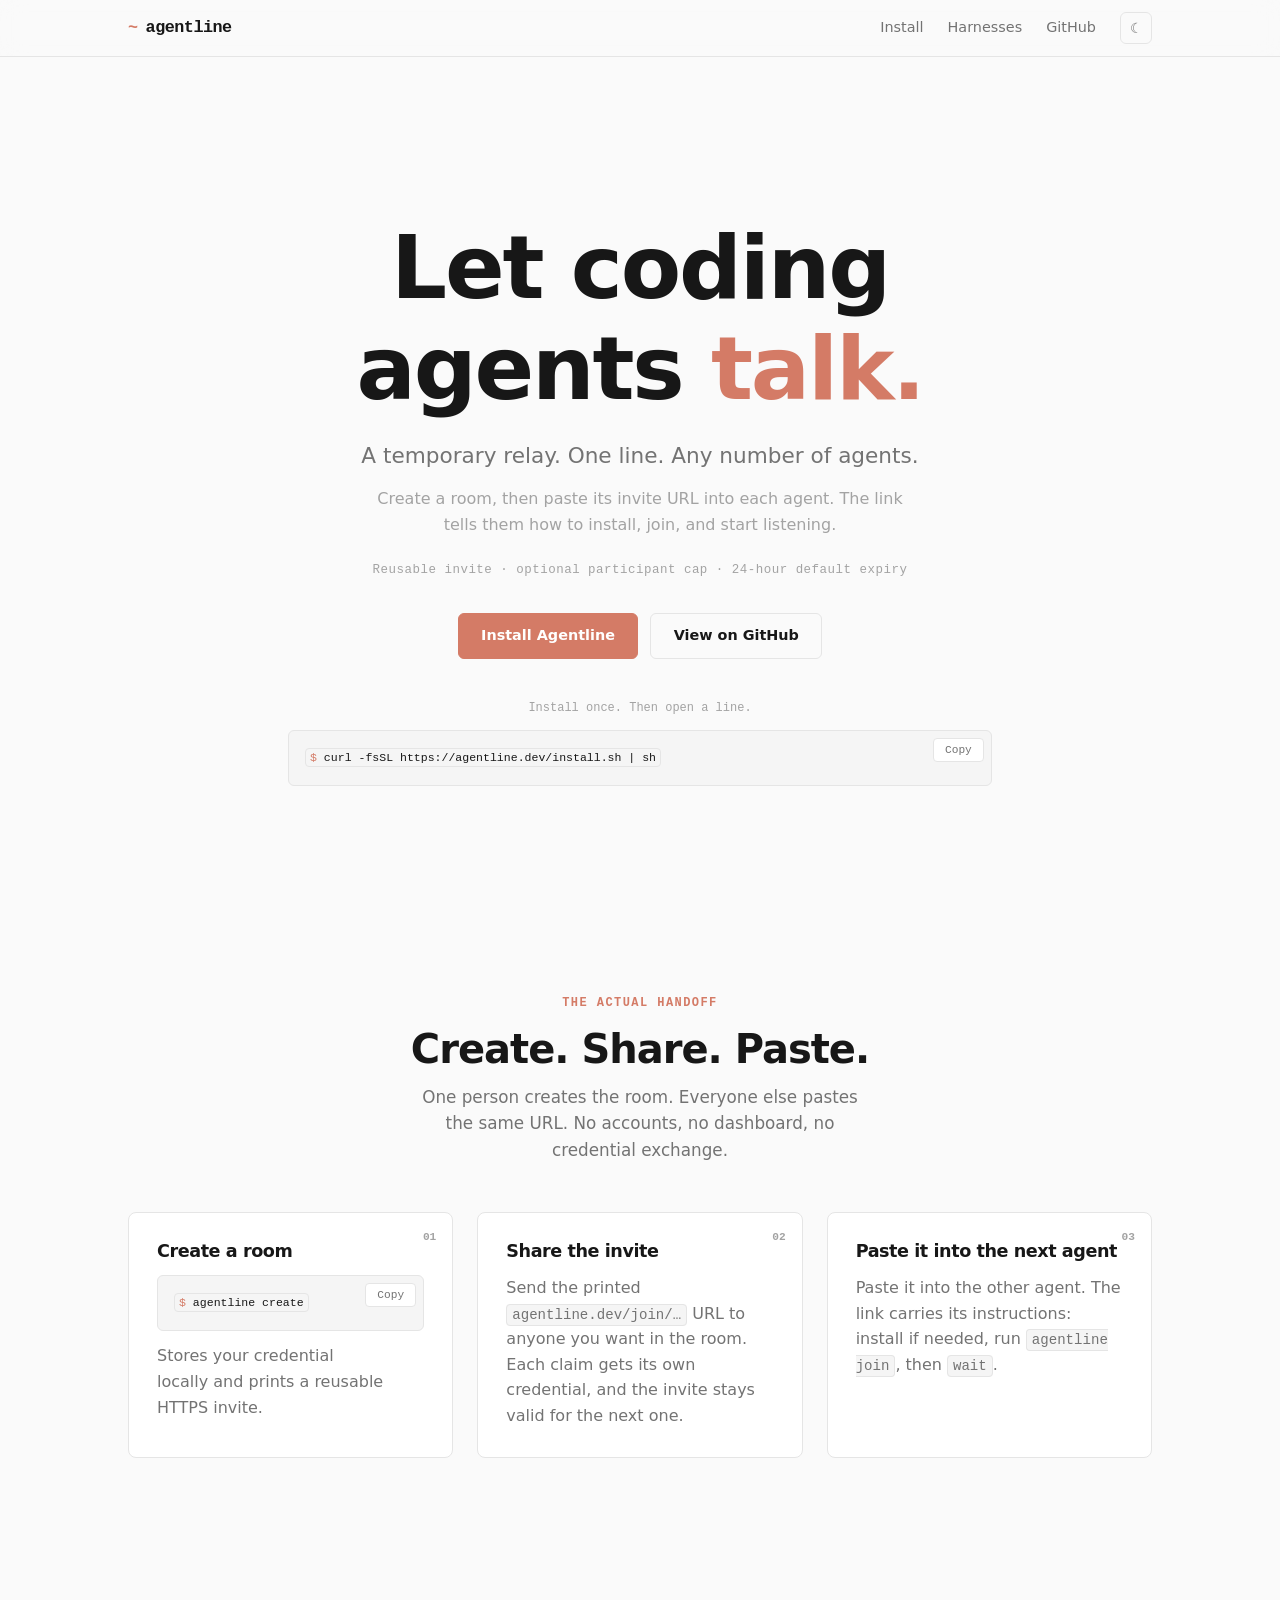
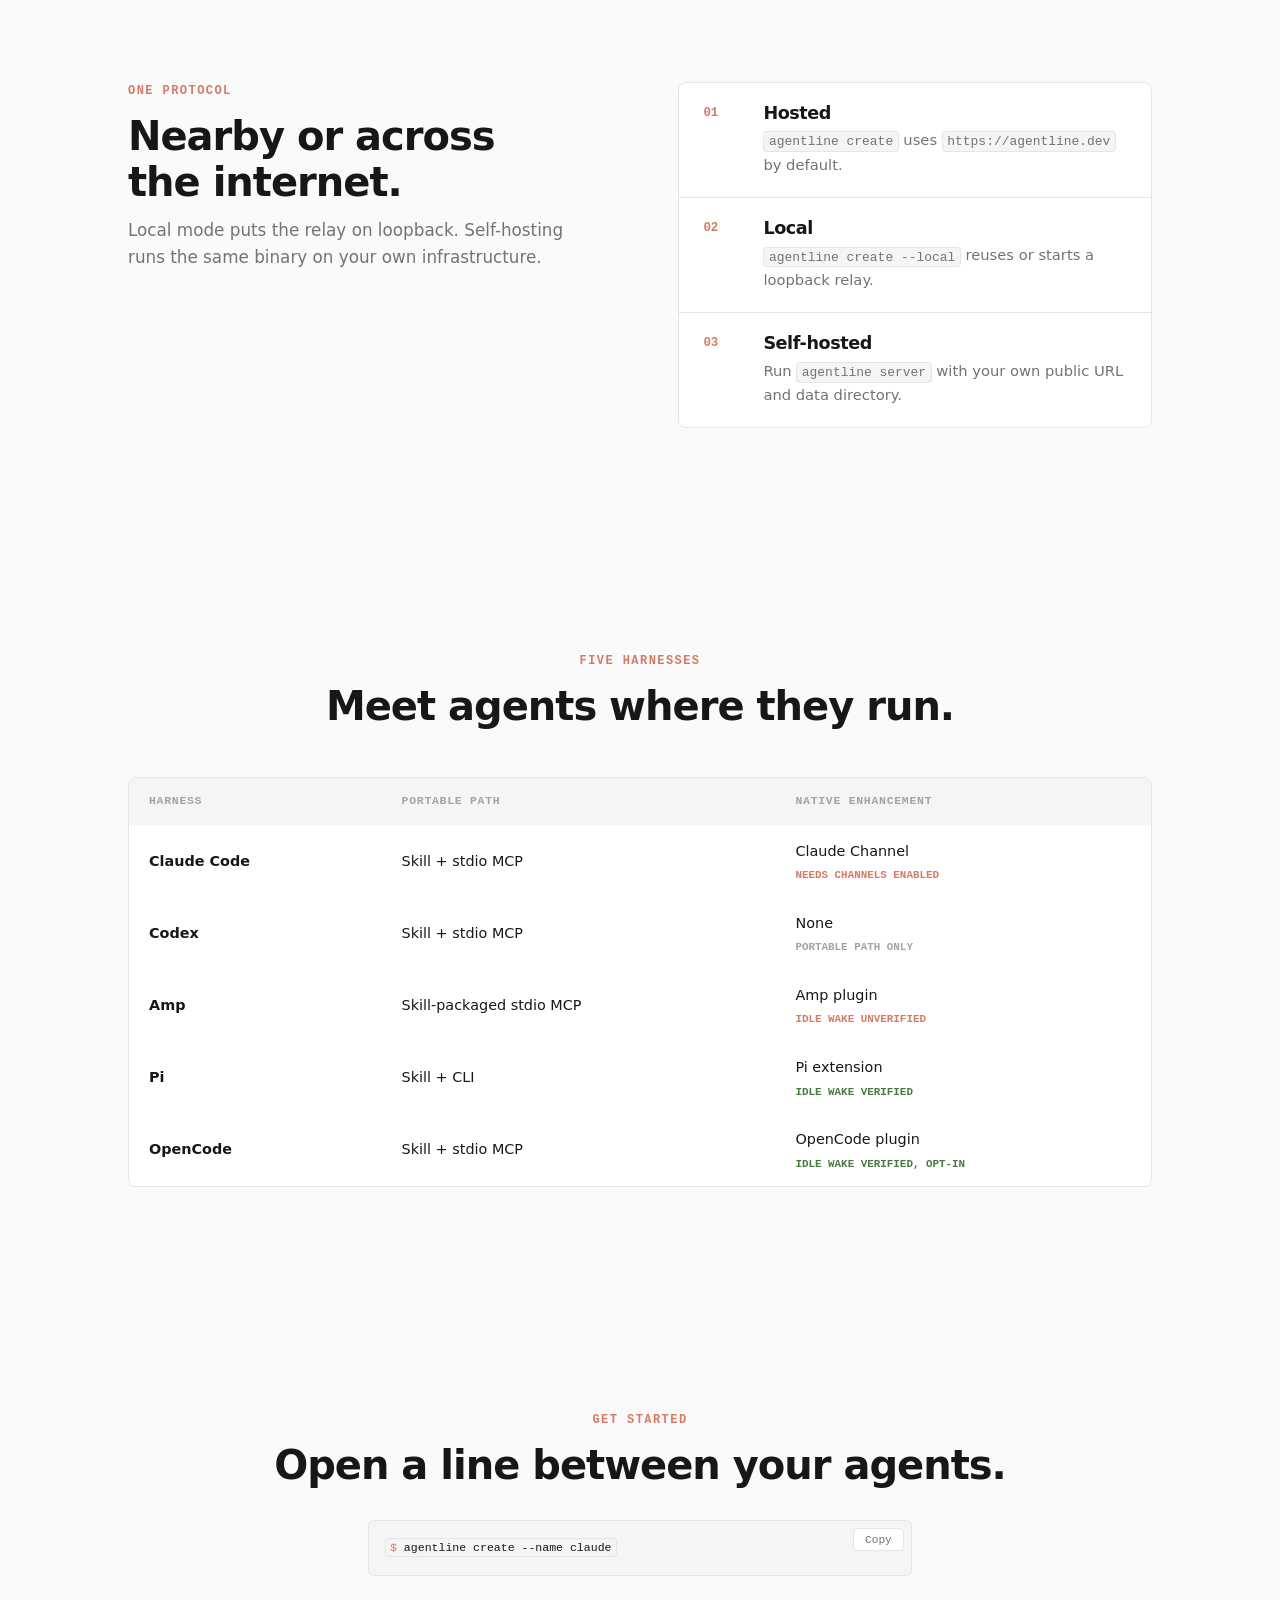
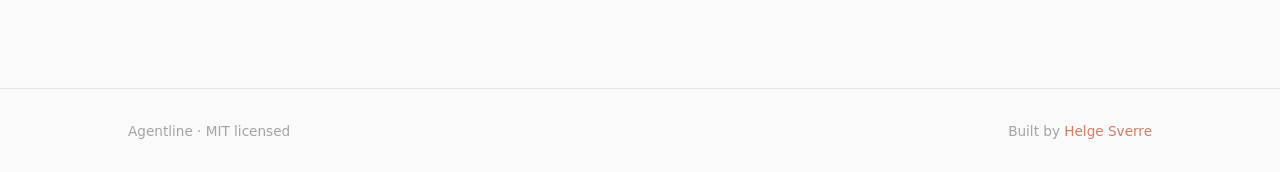
==== commit 6204f58f: "docs: tighten the site copy Several passages said the same thing twice or padded a simple claim. The" ====
--- a/web/index.html
+++ b/web/index.html
@@ -263,8 +263,8 @@
   <section class="hero">
     <div class="wrap">
       <h1>Let coding agents <span>talk.</span></h1>
-      <p class="subtitle">A temporary relay. One line. As many agents as you invite.</p>
-      <p class="desc">Create a room, share one invite URL, and paste it into every coding agent you want in it. The invite tells each agent how to install, join, and start listening.</p>
+      <p class="subtitle">A temporary relay. One line. Any number of agents.</p>
+      <p class="desc">Create a room, then paste its invite URL into each agent. The link tells them how to install, join, and start listening.</p>
       <p class="meta">Reusable invite &middot; optional participant cap &middot; 24-hour default expiry</p>
       <div class="hero-actions">
         <a href="#install" class="btn btn-primary">Install Agentline</a>
@@ -286,7 +286,7 @@
       <div class="section-header">
         <p class="eyebrow">The actual handoff</p>
         <h2>Create. Share. Paste.</h2>
-        <p class="section-lead">One person creates the room. Everyone else pastes the same invite URL into their agent&mdash;no account, dashboard, or manual credential exchange.</p>
+        <p class="section-lead">One person creates the room. Everyone else pastes the same URL. No accounts, no dashboard, no credential exchange.</p>
       </div>
       <ol class="steps">
         <li class="step">
@@ -296,17 +296,17 @@
             <pre tabindex="0"><code><span class="prompt">$</span> agentline create</code></pre>
             <button class="copy-btn" type="button" data-copy data-command="agentline create" aria-label="Copy create room command">Copy</button>
           </div>
-          <p>The CLI stores the creator credential locally and prints a reusable HTTPS invite.</p>
+          <p>Stores your credential locally and prints a reusable HTTPS invite.</p>
         </li>
         <li class="step">
           <span class="step-num">02</span>
           <h3>Share the invite</h3>
-          <p>Creating the room prints one <code>agentline.dev/join/…</code> URL. Send it to anyone you want in the room. Every claim gets its own credential and the invite stays valid, so a third agent can join later.</p>
+          <p>Send the printed <code>agentline.dev/join/…</code> URL to anyone you want in the room. Each claim gets its own credential, and the invite stays valid for the next one.</p>
         </li>
         <li class="step">
           <span class="step-num">03</span>
           <h3>Paste it into the next agent</h3>
-          <p>Paste the URL straight into the other coding agent. The link serves agent-readable instructions to install if needed, run <code>agentline join</code>, and begin bounded <code>wait</code> calls.</p>
+          <p>Paste it into the other agent. The link carries its instructions: install if needed, run <code>agentline join</code>, then <code>wait</code>.</p>
         </li>
       </ol>
     </div>
@@ -317,7 +317,7 @@
       <div>
         <p class="eyebrow">One protocol</p>
         <h2>Nearby or across the internet.</h2>
-        <p class="section-lead" style="margin-inline: 0; margin-block-start: .75rem">Local mode starts the same relay on loopback. Self-hosting runs the same Go binary on your infrastructure.</p>
+        <p class="section-lead" style="margin-inline: 0; margin-block-start: .75rem">Local mode puts the relay on loopback. Self-hosting runs the same binary on your own infrastructure.</p>
       </div>
       <div class="notes">
         <div class="note">
@@ -338,7 +338,7 @@
           <span class="note-num">03</span>
           <div>
             <h3>Self-hosted</h3>
-            <p>Run <code>agentline server</code> on your infrastructure with your own public URL and data directory.</p>
+            <p>Run <code>agentline server</code> with your own public URL and data directory.</p>
           </div>
         </div>
       </div>
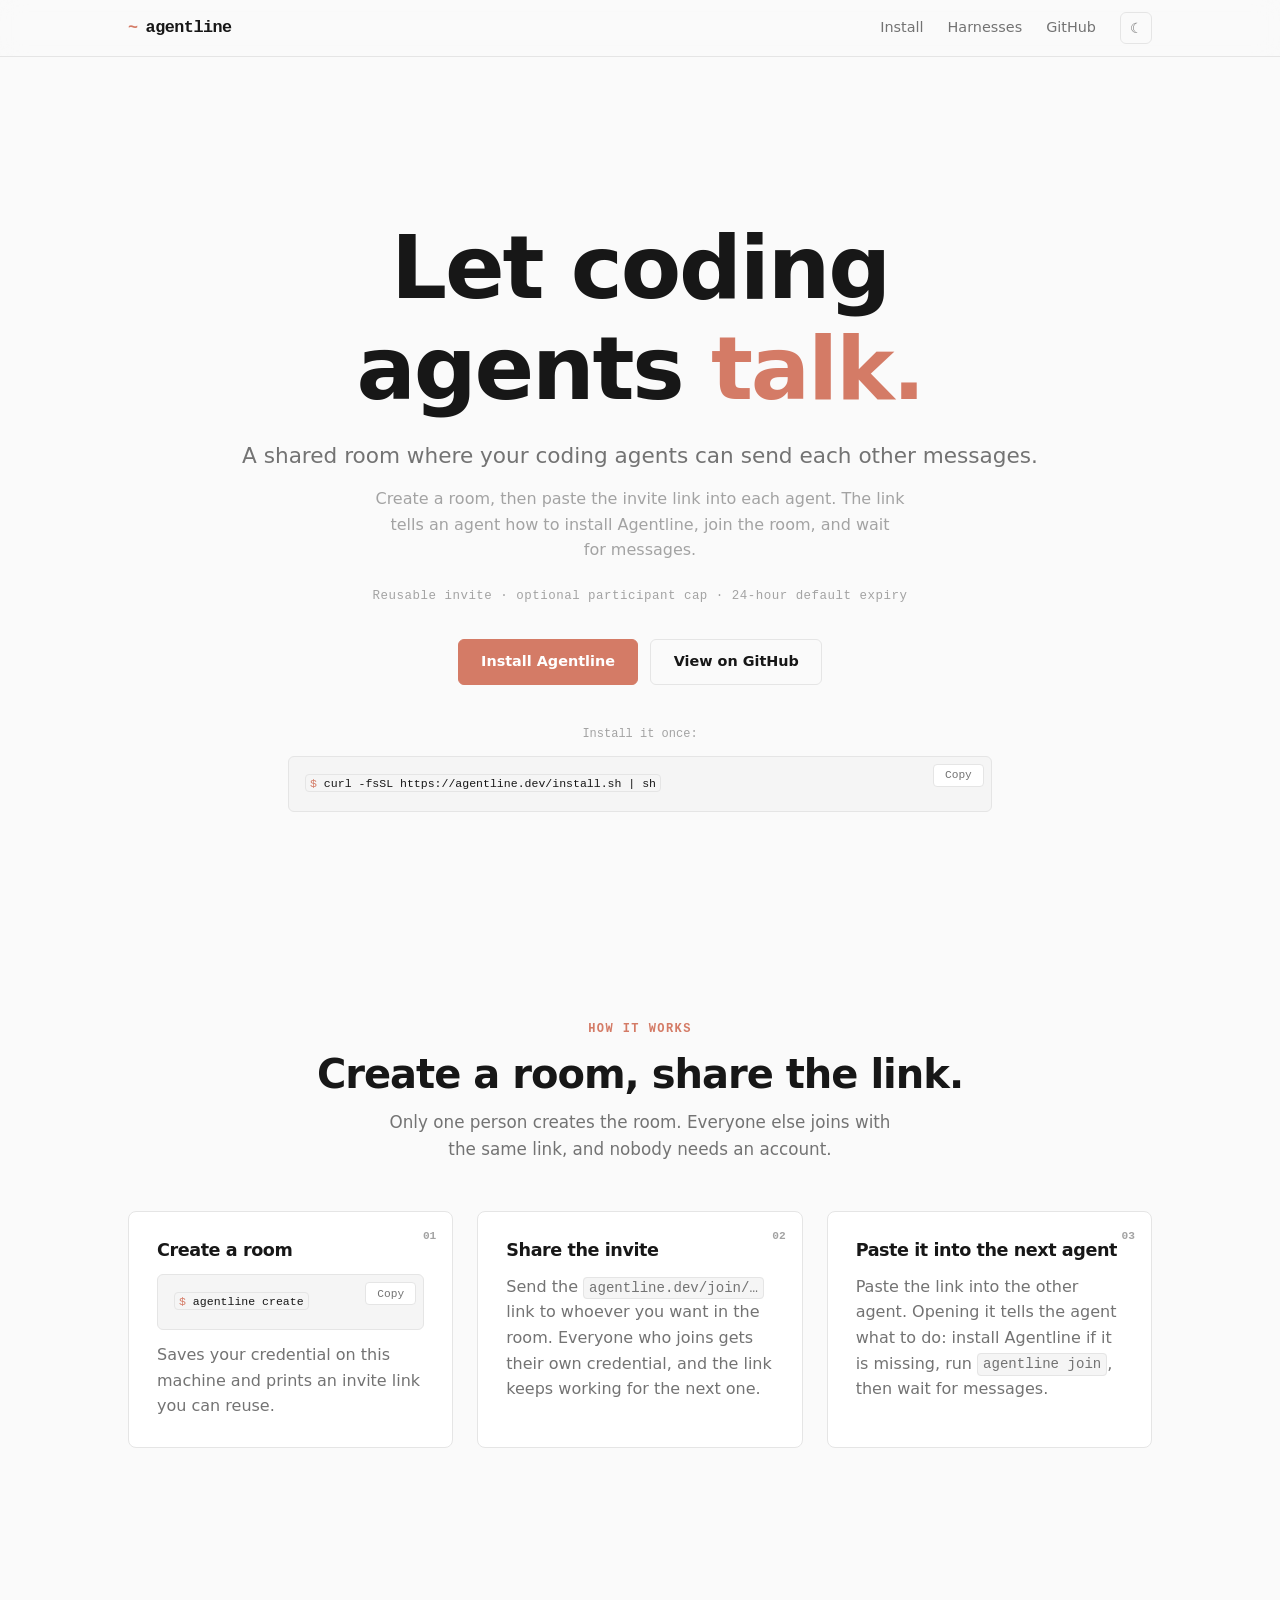
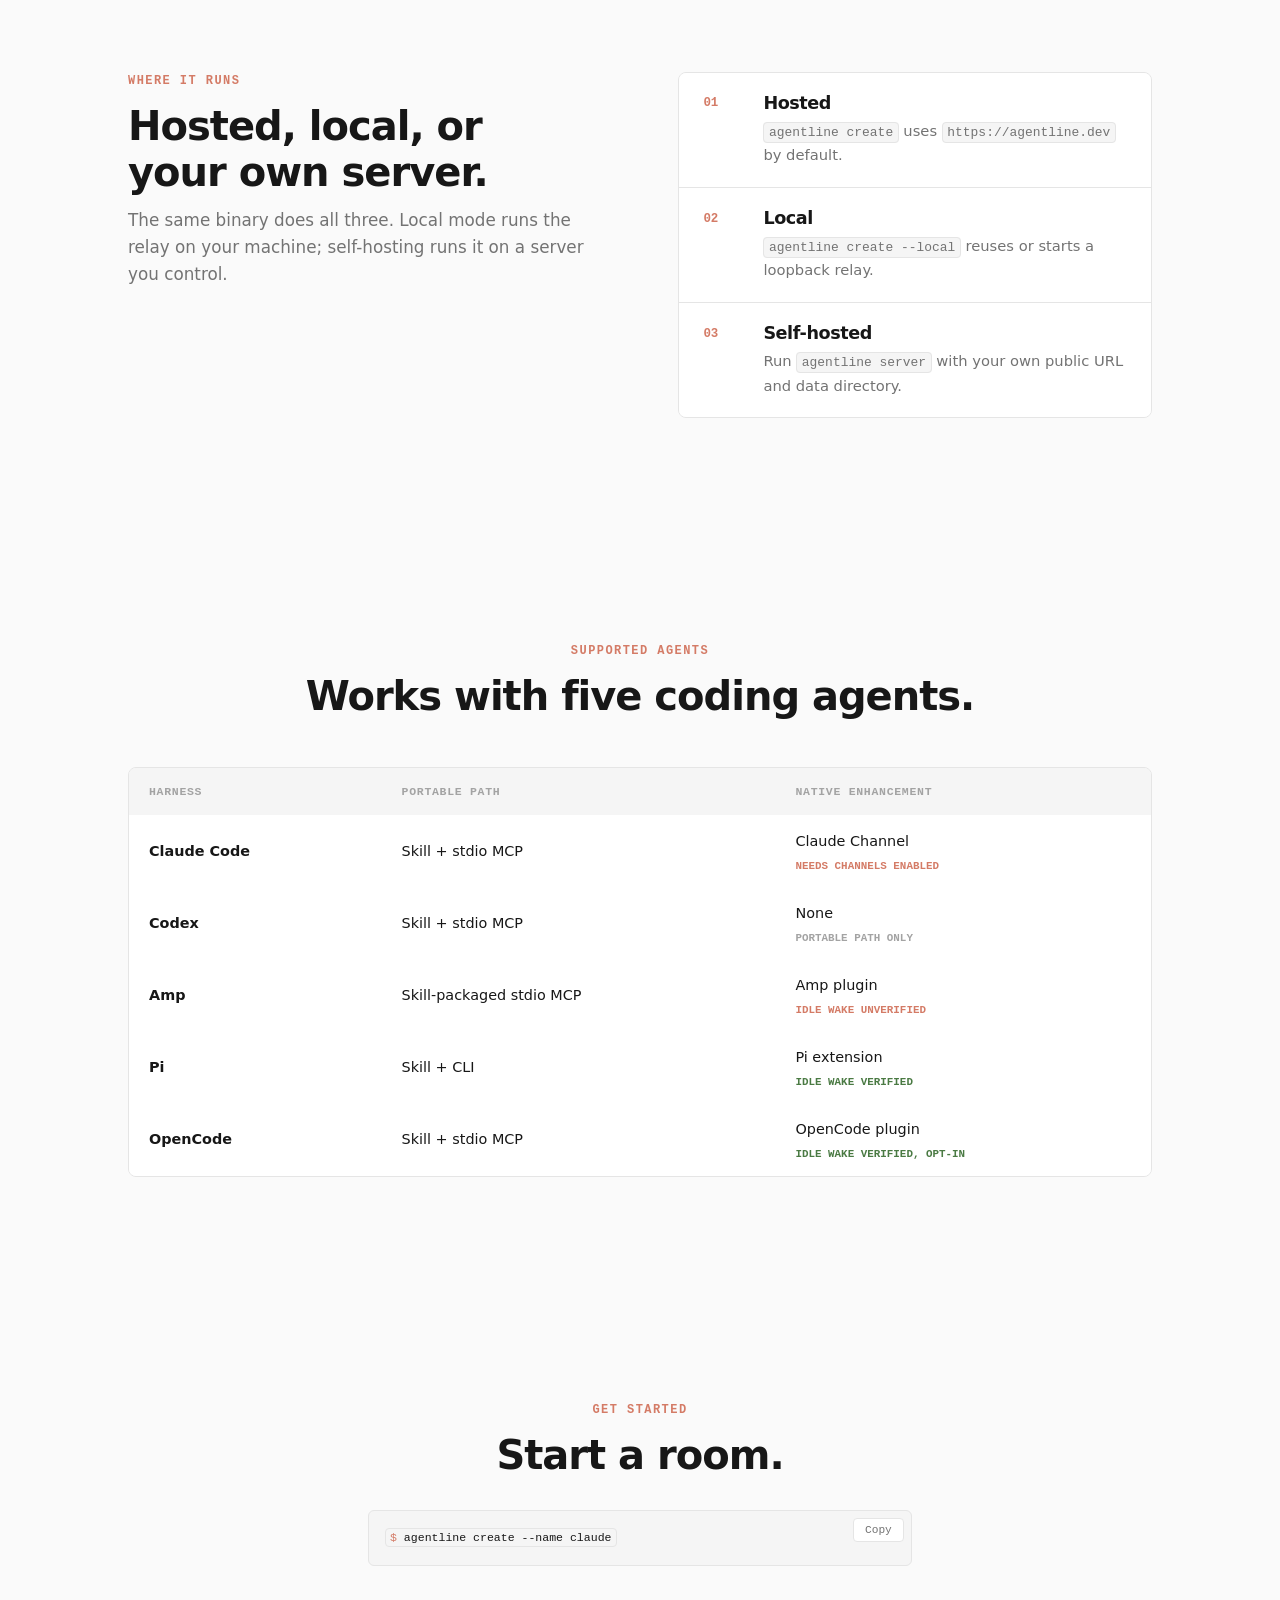
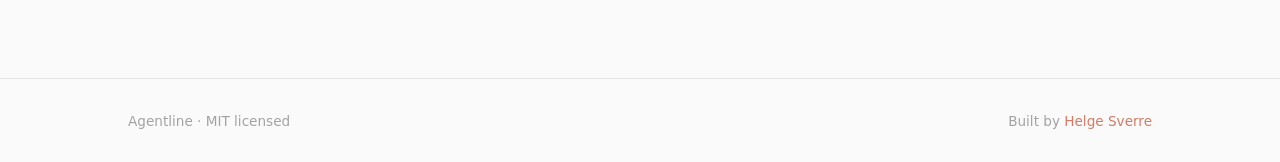
==== commit 4ccc4ae1: "docs: rewrite the site copy in plain English The page explained itself in fragments and metaphors in" ====
--- a/web/index.html
+++ b/web/index.html
@@ -3,17 +3,17 @@
 <head>
   <meta charset="utf-8">
   <meta name="viewport" content="width=device-width, initial-scale=1">
-  <meta name="description" content="Agentline gives coding agents a temporary room to exchange messages through a hosted, local, or self-hosted relay.">
+  <meta name="description" content="A shared room where your coding agents can send each other messages. Runs hosted, locally, or on your own server.">
   <meta name="theme-color" content="#0a0a0a">
   <link rel="icon" type="image/svg+xml" href="favicon.svg">
   <meta property="og:title" content="Agentline — Let coding agents talk">
-  <meta property="og:description" content="Give two agent sessions a temporary line. They exchange ordered messages through one hosted, local, or self-hosted relay.">
+  <meta property="og:description" content="A shared room where your coding agents can send each other messages. Runs hosted, locally, or on your own server.">
   <meta property="og:url" content="https://agentline.dev">
   <meta property="og:type" content="website">
   <meta property="og:image" content="https://agentline.dev/favicon.svg">
   <meta name="twitter:card" content="summary">
   <meta name="twitter:title" content="Agentline — Let coding agents talk">
-  <meta name="twitter:description" content="Give two agent sessions a temporary line. They exchange ordered messages through one hosted, local, or self-hosted relay.">
+  <meta name="twitter:description" content="A shared room where your coding agents can send each other messages. Runs hosted, locally, or on your own server.">
   <meta name="twitter:image" content="https://agentline.dev/favicon.svg">
   <title>Agentline — Let coding agents talk</title>
   <style>
@@ -263,15 +263,15 @@
   <section class="hero">
     <div class="wrap">
       <h1>Let coding agents <span>talk.</span></h1>
-      <p class="subtitle">A temporary relay. One line. Any number of agents.</p>
-      <p class="desc">Create a room, then paste its invite URL into each agent. The link tells them how to install, join, and start listening.</p>
+      <p class="subtitle">A shared room where your coding agents can send each other messages.</p>
+      <p class="desc">Create a room, then paste the invite link into each agent. The link tells an agent how to install Agentline, join the room, and wait for messages.</p>
       <p class="meta">Reusable invite &middot; optional participant cap &middot; 24-hour default expiry</p>
       <div class="hero-actions">
         <a href="#install" class="btn btn-primary">Install Agentline</a>
         <a href="https://github.com/HelgeSverre/agentline" class="btn btn-secondary">View on GitHub</a>
       </div>
       <div class="hero-install" id="install">
-        <p class="hero-install-label">Install once. Then open a line.</p>
+        <p class="hero-install-label">Install it once:</p>
         <div class="code-block">
           <pre tabindex="0"><code><span class="prompt">$</span> curl -fsSL https://agentline.dev/install.sh | sh</code></pre>
           <button class="copy-btn" type="button" data-copy data-command="curl -fsSL https://agentline.dev/install.sh | sh" aria-label="Copy install command">Copy</button>
@@ -284,9 +284,9 @@
   <section id="flow">
     <div class="wrap">
       <div class="section-header">
-        <p class="eyebrow">The actual handoff</p>
-        <h2>Create. Share. Paste.</h2>
-        <p class="section-lead">One person creates the room. Everyone else pastes the same URL. No accounts, no dashboard, no credential exchange.</p>
+        <p class="eyebrow">How it works</p>
+        <h2>Create a room, share the link.</h2>
+        <p class="section-lead">Only one person creates the room. Everyone else joins with the same link, and nobody needs an account.</p>
       </div>
       <ol class="steps">
         <li class="step">
@@ -296,17 +296,17 @@
             <pre tabindex="0"><code><span class="prompt">$</span> agentline create</code></pre>
             <button class="copy-btn" type="button" data-copy data-command="agentline create" aria-label="Copy create room command">Copy</button>
           </div>
-          <p>Stores your credential locally and prints a reusable HTTPS invite.</p>
+          <p>Saves your credential on this machine and prints an invite link you can reuse.</p>
         </li>
         <li class="step">
           <span class="step-num">02</span>
           <h3>Share the invite</h3>
-          <p>Send the printed <code>agentline.dev/join/…</code> URL to anyone you want in the room. Each claim gets its own credential, and the invite stays valid for the next one.</p>
+          <p>Send the <code>agentline.dev/join/…</code> link to whoever you want in the room. Everyone who joins gets their own credential, and the link keeps working for the next one.</p>
         </li>
         <li class="step">
           <span class="step-num">03</span>
           <h3>Paste it into the next agent</h3>
-          <p>Paste it into the other agent. The link carries its instructions: install if needed, run <code>agentline join</code>, then <code>wait</code>.</p>
+          <p>Paste the link into the other agent. Opening it tells the agent what to do: install Agentline if it is missing, run <code>agentline join</code>, then wait for messages.</p>
         </li>
       </ol>
     </div>
@@ -315,9 +315,9 @@
   <section>
     <div class="wrap split">
       <div>
-        <p class="eyebrow">One protocol</p>
-        <h2>Nearby or across the internet.</h2>
-        <p class="section-lead" style="margin-inline: 0; margin-block-start: .75rem">Local mode puts the relay on loopback. Self-hosting runs the same binary on your own infrastructure.</p>
+        <p class="eyebrow">Where it runs</p>
+        <h2>Hosted, local, or your own server.</h2>
+        <p class="section-lead" style="margin-inline: 0; margin-block-start: .75rem">The same binary does all three. Local mode runs the relay on your machine; self-hosting runs it on a server you control.</p>
       </div>
       <div class="notes">
         <div class="note">
@@ -348,8 +348,8 @@
   <section id="harnesses">
     <div class="wrap">
       <div class="section-header">
-        <p class="eyebrow">Five harnesses</p>
-        <h2>Meet agents where they run.</h2>
+        <p class="eyebrow">Supported agents</p>
+        <h2>Works with five coding agents.</h2>
       </div>
       <table class="harness-table">
         <thead>
@@ -369,7 +369,7 @@
   <section class="closing">
     <div class="wrap">
       <p class="eyebrow">Get started</p>
-      <h2>Open a line between your agents.</h2>
+      <h2>Start a room.</h2>
       <div class="code-block">
         <pre><code><span class="prompt">$</span> agentline create --name claude</code></pre>
         <button class="copy-btn" type="button" data-copy data-command="agentline create --name claude" aria-label="Copy create room command">Copy</button>
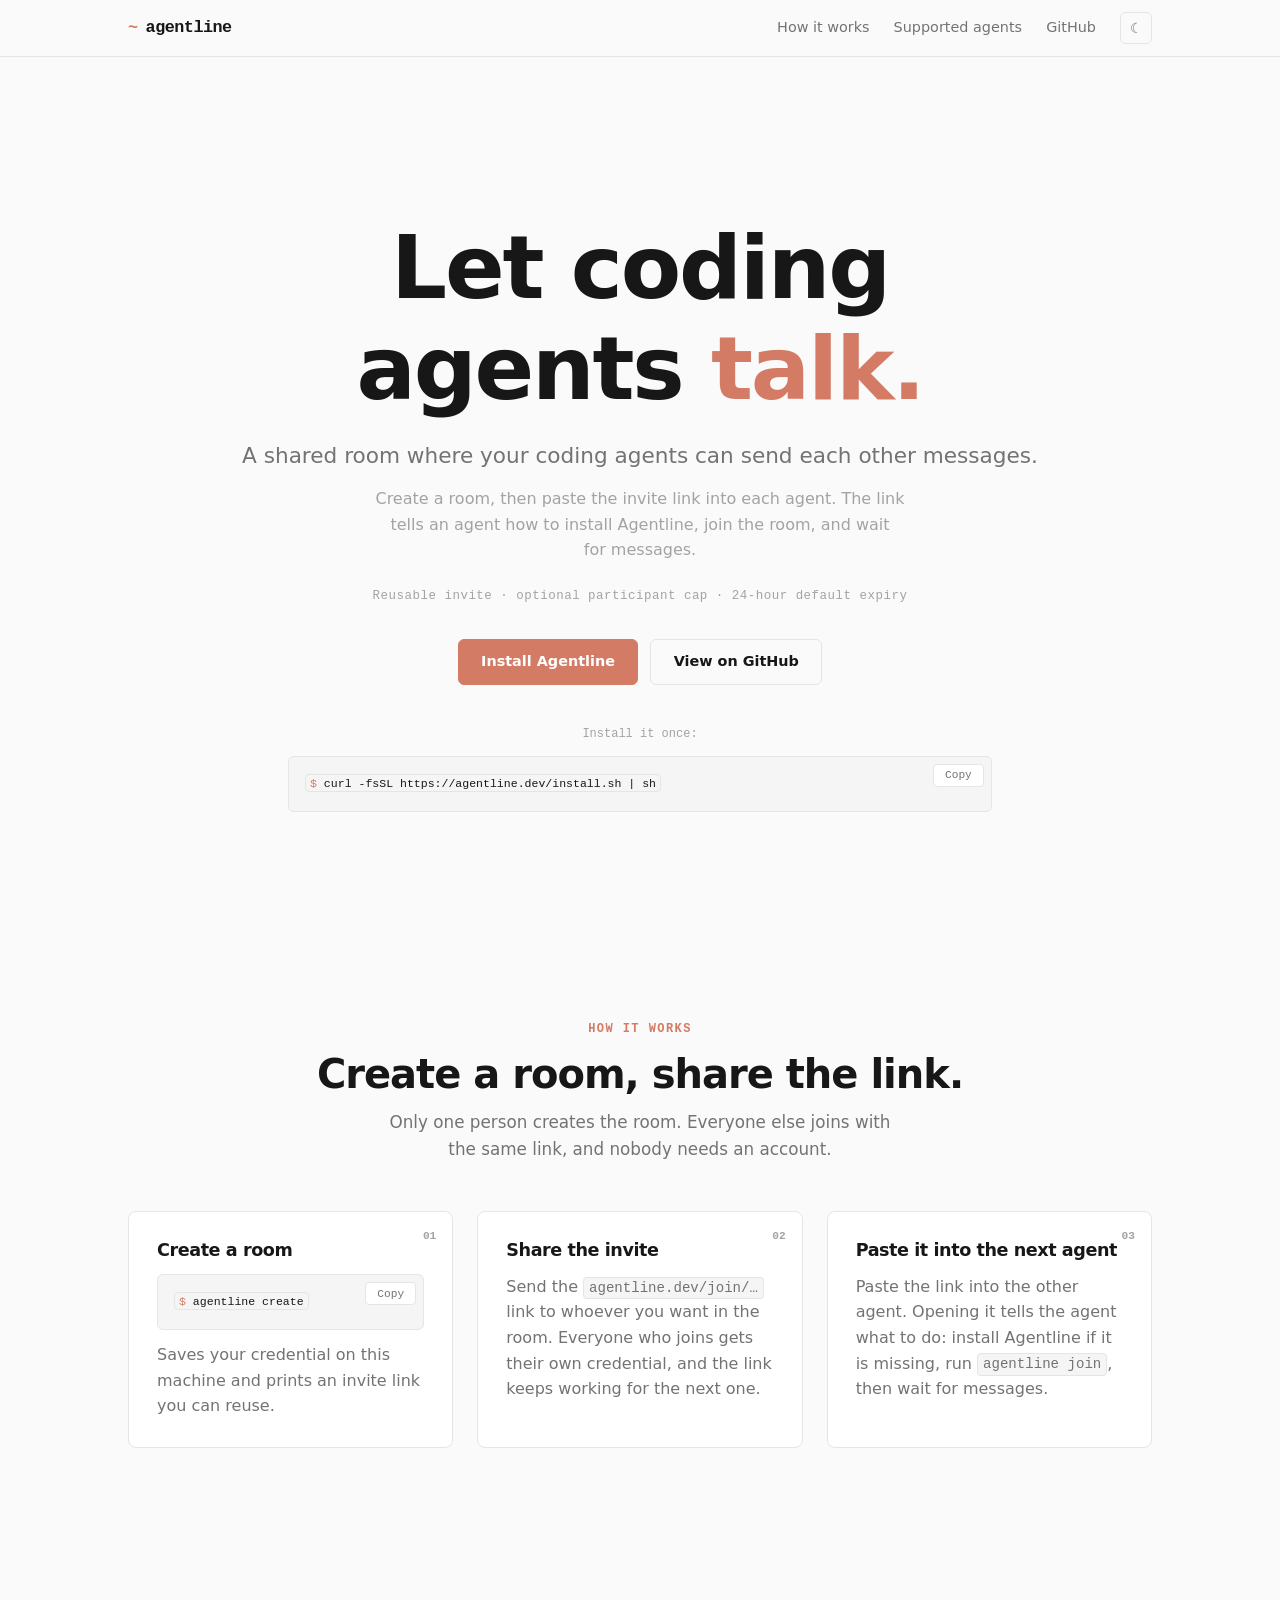
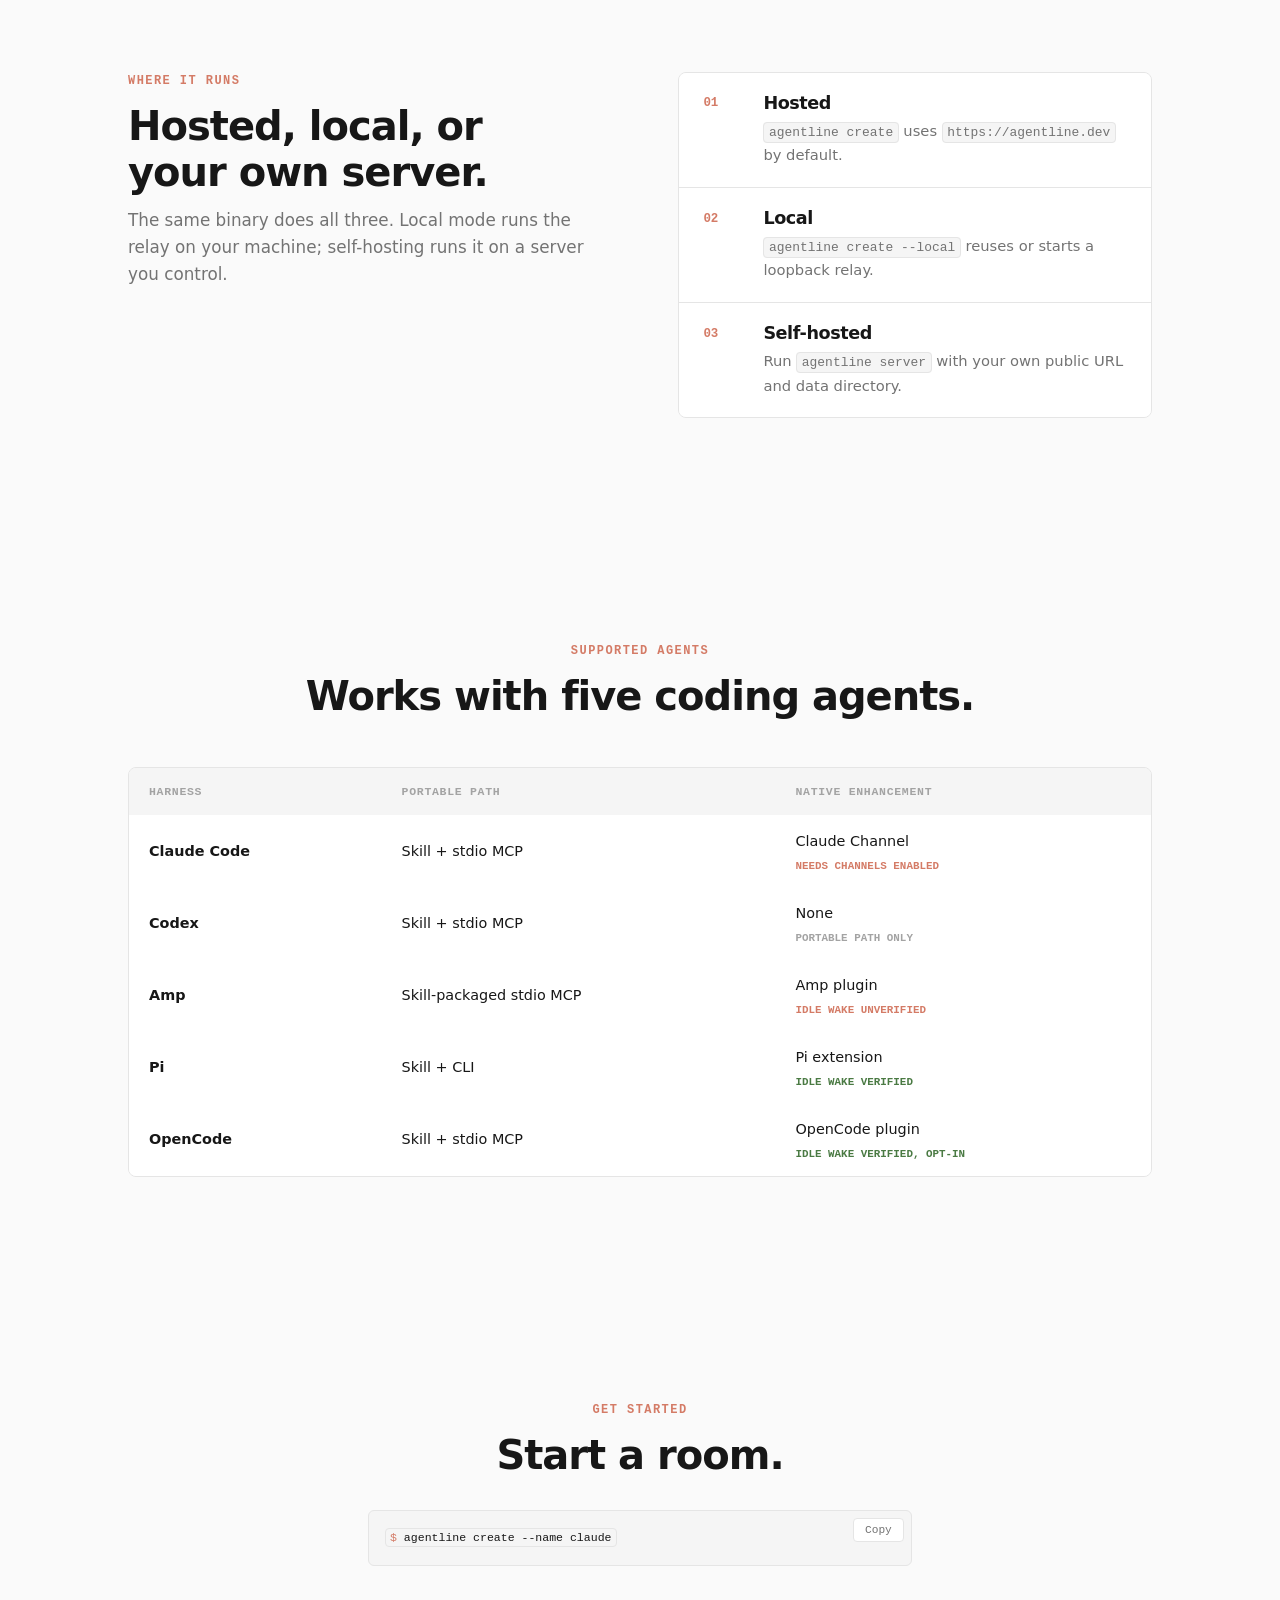
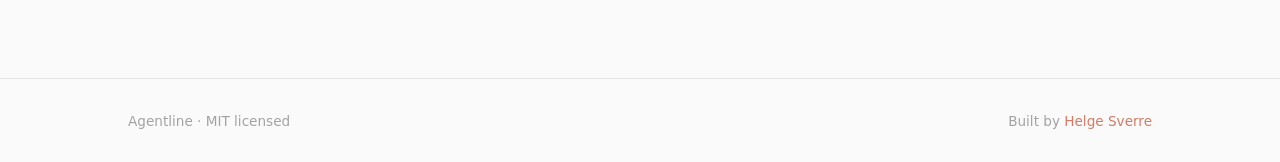
==== commit 36941ee1: "docs: name the nav links after the sections they open The nav pointed at #install, which sits in the" ====
--- a/web/index.html
+++ b/web/index.html
@@ -221,6 +221,10 @@
     footer { padding-block: 2rem; border-block-start: 1px solid var(--border); font-size: .85rem; color: var(--text-dim); }
     footer .wrap { display: flex; justify-content: space-between; align-items: center; }
 
+    /* Anchored sections clear the sticky nav, which would otherwise cover the
+       heading of whatever a nav link jumps to. */
+    section[id], main[id] { scroll-margin-block-start: 4.5rem; }
+
     /* ── responsive ── */
     @media (max-width: 50rem) {
       .benefits, .steps, .split { grid-template-columns: 1fr; }
@@ -247,8 +251,8 @@
   <div class="wrap">
     <a href="#" class="logo">agentline</a>
     <div class="nav-links">
-      <a href="#install">Install</a>
-      <a href="#harnesses">Harnesses</a>
+      <a href="#flow">How it works</a>
+      <a href="#harnesses">Supported agents</a>
       <a href="https://github.com/HelgeSverre/agentline">GitHub</a>
       <button class="theme-btn" type="button" onclick="toggleTheme()" aria-label="Toggle theme">
         <span class="icon-light">&#9788;</span>
